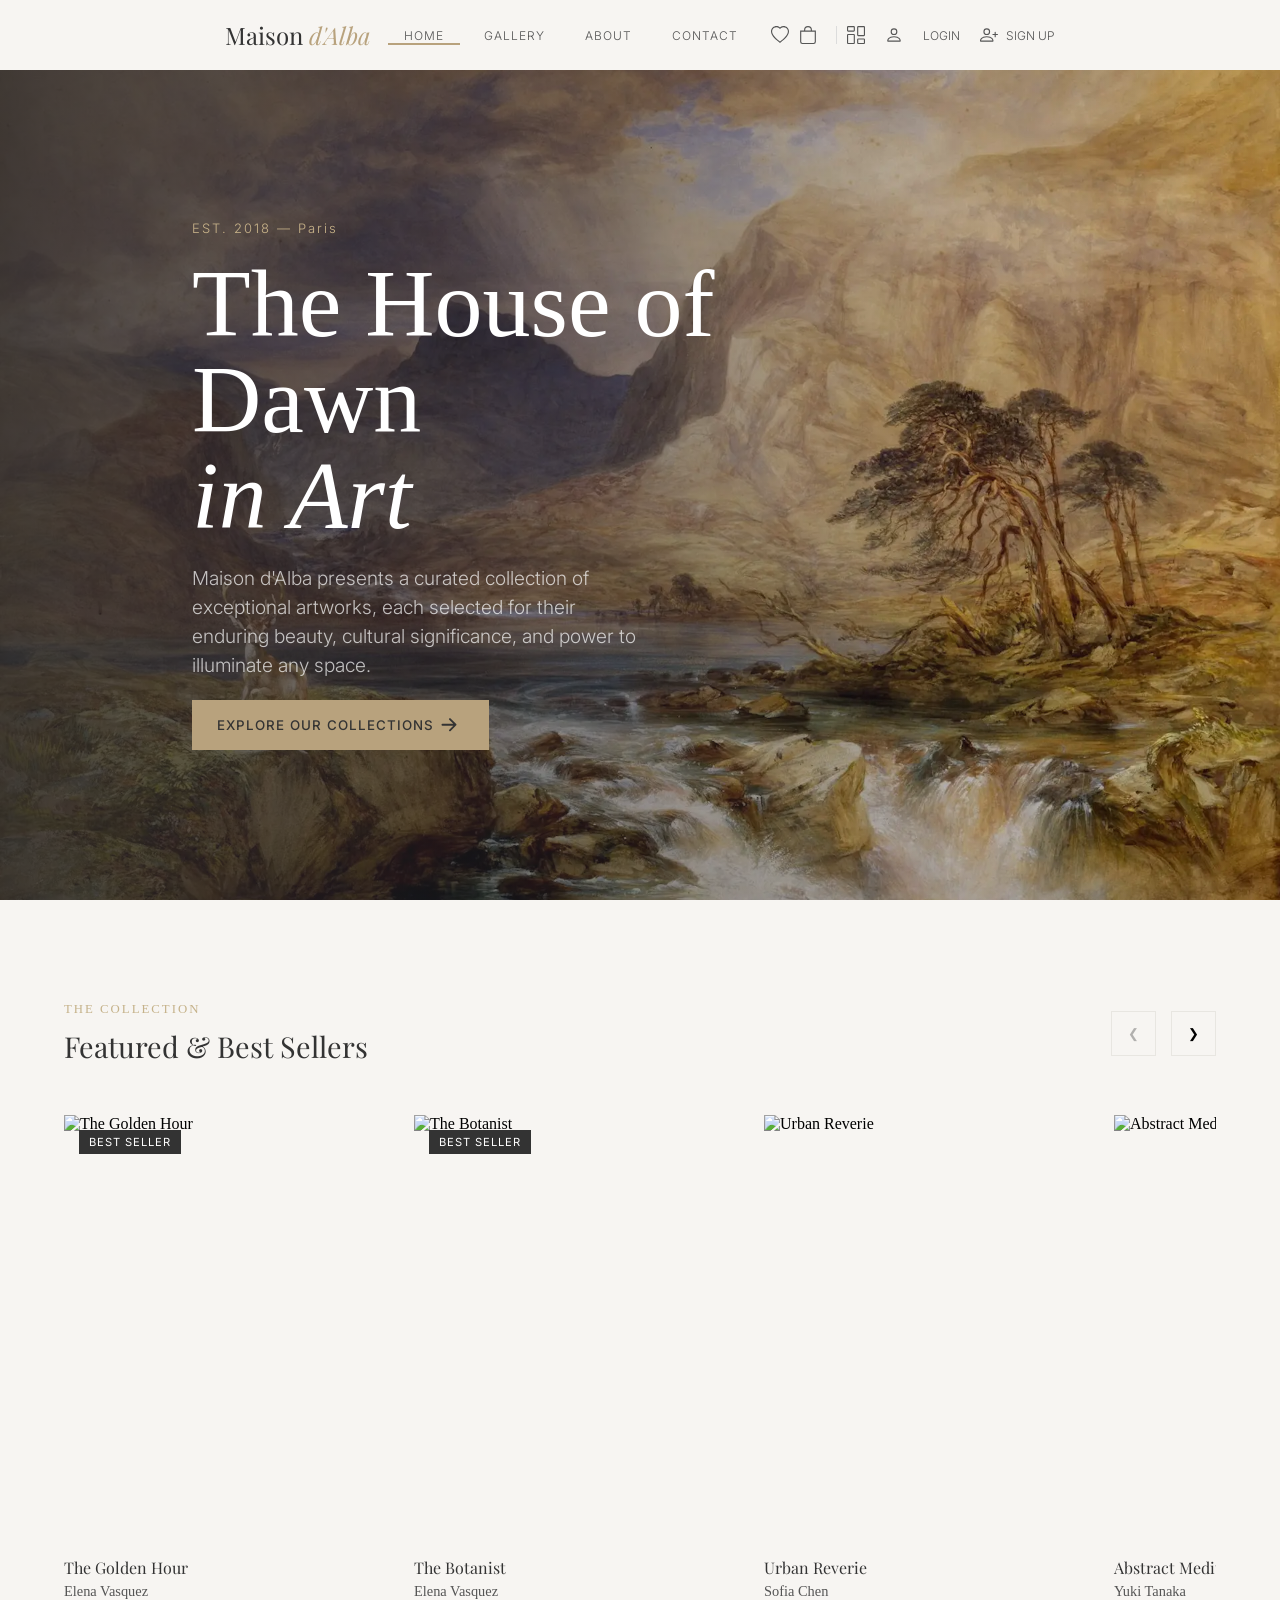
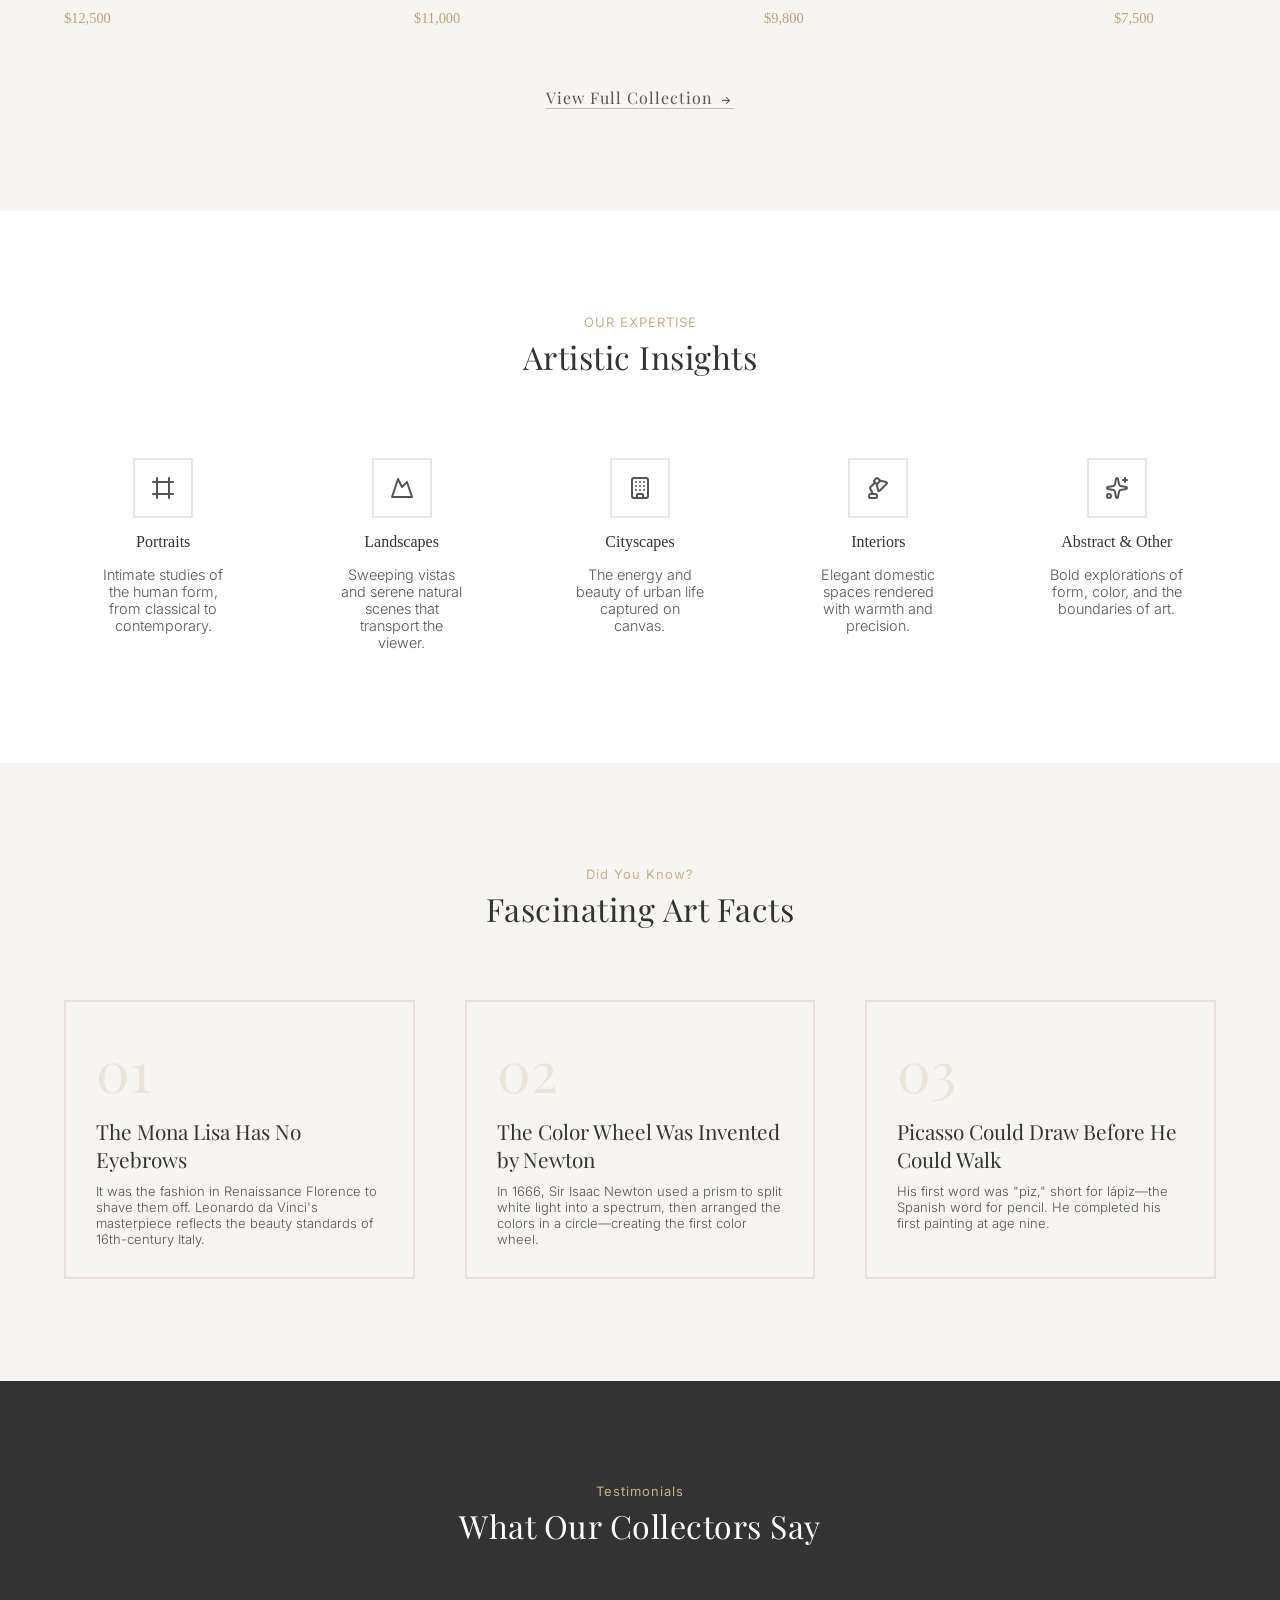
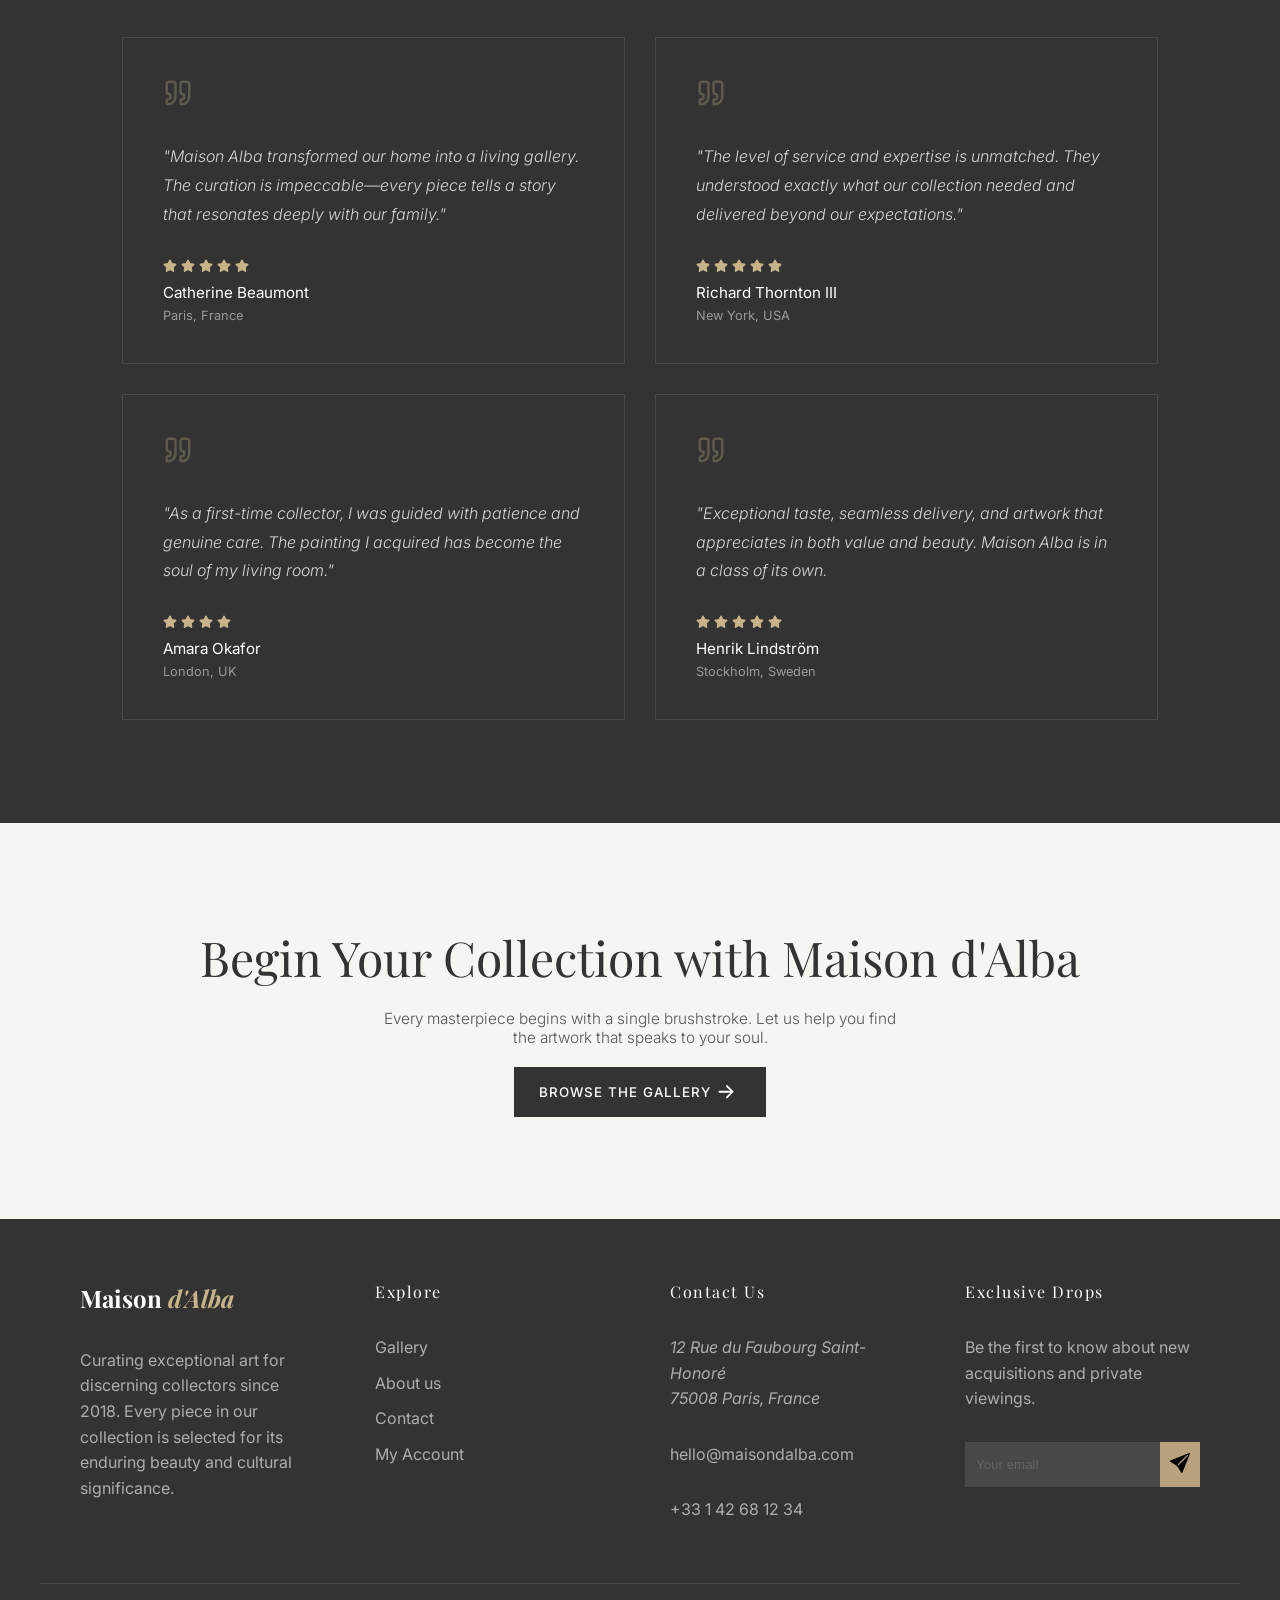
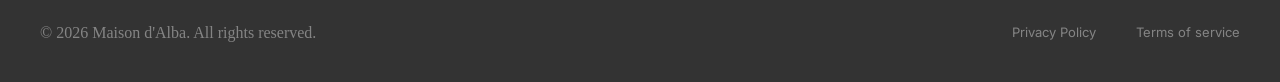
==== main.html @ 4b5894ab "Initial commit: add all project files" ====
<!DOCTYPE html>
<html lang="en">
<head>
    <meta charset="UTF-8">
    <meta name="viewport" content="width=device-width, initial-scale=1.0">
    <title>Maison d'Alba</title>
    <link rel="preconnect" href="https://fonts.googleapis.com">
<link rel="preconnect" href="https://fonts.gstatic.com" crossorigin>
<link href="https://fonts.googleapis.com/css2?family=Cedarville+Cursive&family=Playfair+Display:ital,wght@0,400..900;1,400..900&display=swap" rel="stylesheet">

<link rel="preconnect" href="https://fonts.googleapis.com">
<link rel="preconnect" href="https://fonts.gstatic.com" crossorigin>
<link href="https://fonts.googleapis.com/css2?family=Cedarville+Cursive&family=Playfair+Display:ital,wght@1,400..900&display=swap" rel="stylesheet">

<link rel="preconnect" href="https://fonts.googleapis.com">
<link rel="preconnect" href="https://fonts.gstatic.com" crossorigin>
<link href="https://fonts.googleapis.com/css2?family=Cedarville+Cursive&family=Inter:ital,opsz,wght@0,14..32,100..900;1,14..32,100..900&family=Montserrat:ital,wght@0,201;1,201&family=Playfair+Display:ital,wght@0,400..900;1,400..900&display=swap" rel="stylesheet">

<link rel="preconnect" href="https://fonts.googleapis.com">
<link rel="preconnect" href="https://fonts.gstatic.com" crossorigin>
<link href="https://fonts.googleapis.com/css2?family=Cedarville+Cursive&family=Inter:ital,opsz,wght@0,14..32,100..900;1,14..32,100..900&family=Montserrat:ital,wght@0,201;1,201&family=Playfair+Display:ital,wght@0,400..900;1,400..900&display=swap" rel="stylesheet">

<link rel="stylesheet" href="./css/signup.css">
<link rel="stylesheet" href="./css/main.css">
</head>
<body>
    
    <nav id="main-nav">
      
            <p  id="logo" onclick="Home()">Maison <i>d'Alba</i></p>
            
        <ul id="center" class="nav">
          
            <li><a href="../maison d'alba/main.html">HOME</a></li>
            <li><a href="#">GALLERY</a></li>
            <li><a href="#">ABOUT</a></li>
            <li><a href="#">CONTACT</a></li>
        </ul>
        <div id="nav-indicator"></div>
       <ul id="right" class="nav">
        <ul class="nav-icons">
        <li class="nav-icon"><a href="#"><svg xmlns="http://www.w3.org/2000/svg" width="16" height="16" fill="currentColor" class="bi bi-heart" viewBox="0 0 16 16">
          <path d="m8 2.748-.717-.737C5.6.281 2.514.878 1.4 3.053c-.523 1.023-.641 2.5.314 4.385.92 1.815 2.834 3.989 6.286 6.357 3.452-2.368 5.365-4.542 6.286-6.357.955-1.886.838-3.362.314-4.385C13.486.878 10.4.28 8.717 2.01zM8 15C-7.333 4.868 3.279-3.04 7.824 1.143q.09.083.176.171a3 3 0 0 1 .176-.17C12.72-3.042 23.333 4.867 8 15"/>
        </svg></a></li>
        <li class="nav-icon divider"><a href="#"><svg xmlns="http://www.w3.org/2000/svg" width="16" height="16" fill="currentColor" class="bi bi-bag" viewBox="0 0 16 16">
          <path d="M8 1a2.5 2.5 0 0 1 2.5 2.5V4h-5v-.5A2.5 2.5 0 0 1 8 1m3.5 3v-.5a3.5 3.5 0 1 0-7 0V4H1v10a2 2 0 0 0 2 2h10a2 2 0 0 0 2-2V4zM2 5h12v9a1 1 0 0 1-1 1H3a1 1 0 0 1-1-1z"/>
        </svg></a></li>
        
        <li class="nav-icon"><a href="dashboard.html" title="Admin Dashboard"><svg xmlns="http://www.w3.org/2000/svg" width="16" height="16" fill="currentColor" class="bi bi-columns-gap" viewBox="0 0 16 16">
          <path d="M6 1v3H1V1zM1 0a1 1 0 0 0-1 1v3a1 1 0 0 0 1 1h5a1 1 0 0 0 1-1V1a1 1 0 0 0-1-1zm14 12v3h-5v-3zm-5-1a1 1 0 0 0-1 1v3a1 1 0 0 0 1 1h5a1 1 0 0 0 1-1v-3a1 1 0 0 0-1-1zM6 8v7H1V8zM1 7a1 1 0 0 0-1 1v7a1 1 0 0 0 1 1h5a1 1 0 0 0 1-1V8a1 1 0 0 0-1-1zm14-6v7h-5V1zm-5-1a1 1 0 0 0-1 1v7a1 1 0 0 0 1 1h5a1 1 0 0 0 1-1V1a1 1 0 0 0-1-1z"/>
        </svg></a></li>
      </ul>
        <li class="nav-icon"><a href="#"><svg xmlns="http://www.w3.org/2000/svg" width="16" height="16" fill="currentColor" class="bi bi-person" viewBox="0 0 16 16">
            <path d="M8 8a3 3 0 1 0 0-6 3 3 0 0 0 0 6m2-3a2 2 0 1 1-4 0 2 2 0 0 1 4 0m4 8c0 1-1 1-1 1H3s-1 0-1-1 1-4 6-4 6 3 6 4m-1-.004c-.001-.246-.154-.986-.832-1.664C11.516 10.68 10.289 10 8 10s-3.516.68-4.168 1.332c-.678.678-.83 1.418-.832 1.664z"/>
          </svg></a></li>

          <li><a href="#">LOGIN</a></li>
        <li><a href="./signup.html" target="_self"><svg xmlns="http://www.w3.org/2000/svg" width="16" height="16" fill="currentColor" class="bi bi-person-plus" viewBox="0 0 16 16">
            <path d="M6 8a3 3 0 1 0 0-6 3 3 0 0 0 0 6m2-3a2 2 0 1 1-4 0 2 2 0 0 1 4 0m4 8c0 1-1 1-1 1H1s-1 0-1-1 1-4 6-4 6 3 6 4m-1-.004c-.001-.246-.154-.986-.832-1.664C9.516 10.68 8.289 10 6 10s-3.516.68-4.168 1.332c-.678.678-.83 1.418-.832 1.664z"/>
            <path fill-rule="evenodd" d="M13.5 5a.5.5 0 0 1 .5.5V7h1.5a.5.5 0 0 1 0 1H14v1.5a.5.5 0 0 1-1 0V8h-1.5a.5.5 0 0 1 0-1H13V5.5a.5.5 0 0 1 .5-.5"/>
          </svg>SIGN UP</a></li>
        </ul>
          <svg id="list" xmlns="http://www.w3.org/2000/svg" width="32" height="26" fill="currentColor" class="bi bi-list" viewBox="0 0 16 16">
            <path fill-rule="evenodd" d="M2.5 12a.5.5 0 0 1 .5-.5h10a.5.5 0 0 1 0 1H3a.5.5 0 0 1-.5-.5m0-4a.5.5 0 0 1 .5-.5h10a.5.5 0 0 1 0 1H3a.5.5 0 0 1-.5-.5m0-4a.5.5 0 0 1 .5-.5h10a.5.5 0 0 1 0 1H3a.5.5 0 0 1-.5-.5"/>
          </svg>
       
    </nav>
<!--downlist -->
<nav id="sec-nav">
  <ul id="ul1">
    <li><a href="../maison d'alba/main.html">HOME</a></li>
    <li><a href="#">GALLERY</a></li>
    <li><a href="#">ABOUT</a></li>
    <li><a href="#">CONTACT</a></li>
  </ul>
  <hr style="border: 0; border-top: 1px solid #eee; margin: 10px 0;">
  <ul id="ul2">
    <li class="icon-adjust">
      <a href="#">
        <svg xmlns="http://www.w3.org/2000/svg" width="16" height="16" fill="currentColor" class="bi bi-bag" viewBox="0 0 16 16">
          <path d="M8 1a2.5 2.5 0 0 1 2.5 2.5V4h-5v-.5A2.5 2.5 0 0 1 8 1m3.5 3v-.5a3.5 3.5 0 1 0-7 0V4H1v10a2 2 0 0 0 2 2h10a2 2 0 0 0 2-2V4zM2 5h12v9a1 1 0 0 1-1 1H3a1 1 0 0 1-1-1z"/>
        </svg>
        CART
      </a>
    </li>
    <li class="icon-adjust">
      <a href="#">
        <svg xmlns="http://www.w3.org/2000/svg" width="16" height="16" fill="currentColor" class="bi bi-heart" viewBox="0 0 16 16">
          <path d="m8 2.748-.717-.737C5.6.281 2.514.878 1.4 3.053c-.523 1.023-.641 2.5.314 4.385.92 1.815 2.834 3.989 6.286 6.357 3.452-2.368 5.365-4.542 6.286-6.357.955-1.886.838-3.362.314-4.385C13.486.878 10.4.28 8.717 2.01zM8 15C-7.333 4.868 3.279-3.04 7.824 1.143q.09.083.176.171a3 3 0 0 1 .176-.17C12.72-3.042 23.333 4.867 8 15"/>
        </svg>
        WISHLIST
      </a>
    </li>

    <li class="icon-adjust">
      <a href="#">
        <svg xmlns="http://www.w3.org/2000/svg" width="16" height="16" fill="currentColor" class="bi bi-columns-gap" viewBox="0 0 16 16">
          <path d="M6 1v3H1V1zM1 0a1 1 0 0 0-1 1v3a1 1 0 0 0 1 1h5a1 1 0 0 0 1-1V1a1 1 0 0 0-1-1zm14 12v3h-5v-3zm-5-1a1 1 0 0 0-1 1v3a1 1 0 0 0 1 1h5a1 1 0 0 0 1-1v-3a1 1 0 0 0-1-1zM6 8v7H1V8zM1 7a1 1 0 0 0-1 1v7a1 1 0 0 0 1 1h5a1 1 0 0 0 1-1V8a1 1 0 0 0-1-1zm14-6v7h-5V1zm-5-1a1 1 0 0 0-1 1v7a1 1 0 0 0 1 1h5a1 1 0 0 0 1-1V1a1 1 0 0 0-1-1z"/>
        </svg>
        ADMIN
      </a>
    </li>

    <li class="icon-adjust">
      <a href="#">
        <svg xmlns="http://www.w3.org/2000/svg" width="16" height="16" fill="currentColor" class="bi bi-person" viewBox="0 0 16 16">
          <path d="M8 8a3 3 0 1 0 0-6 3 3 0 0 0 0 6m2-3a2 2 0 1 1-4 0 2 2 0 0 1 4 0m4 8c0 1-1 1-1 1H3s-1 0-1-1 1-4 6-4 6 3 6 4m-1-.004c-.001-.246-.154-.986-.832-1.664C11.516 10.68 10.289 10 8 10s-3.516.68-4.168 1.332c-.678.678-.83 1.418-.832 1.664z"/>
        </svg>
        LOGIN
      </a>
    </li>
    <li class="icon-adjust">
      <a href="./signup.html">
        <svg xmlns="http://www.w3.org/2000/svg" width="16" height="16" fill="currentColor" class="bi bi-person-plus" viewBox="0 0 16 16">
          <path d="M12.5 16a3.5 3.5 0 1 0 0-7 3.5 3.5 0 0 0 0 7m.5-5v1h1a.5.5 0 0 1 0 1h-1v1a.5.5 0 0 1-1 0v-1h-1a.5.5 0 0 1 0-1h1v-1a.5.5 0 0 1 1 0m-2-6a3 3 0 1 1-6 0 3 3 0 0 1 6 0"/>
          <path d="M2 13c0 1 1 1 1 1h5.256A4.5 4.5 0 0 1 8 12.5a4.5 4.5 0 0 1 1.544-3.393Q8.844 9.002 8 9c-5 0-6 3-6 4"/>
        </svg>
        SIGN UP
      </a>
    </li>
  </ul>
</nav>
<!--background-->
    <div id="bg">
        <div id="mask">
    <div id="para">
      <p id="est">EST. 2018 — Paris</p>
      <p id="title">The House of <br>Dawn<br>
        <i>in Art</i></p>
       <p id="desc">Maison d'Alba presents a curated collection of exceptional artworks, each selected for their enduring beauty, cultural significance, and power to illuminate any space.</p>
       <button type="button" id="explore">EXPLORE OUR COLLECTIONS<svg xmlns="http://www.w3.org/2000/svg" width="30" height="26" fill="currentColor" class="bi bi-arrow-right-short" viewBox="0 0 16 11">
        <path fill-rule="evenodd" d="M4 8a.5.5 0 0 1 .5-.5h5.793L8.146 5.354a.5.5 0 1 1 .708-.708l3 3a.5.5 0 0 1 0 .708l-3 3a.5.5 0 0 1-.708-.708L10.293 8.5H4.5A.5.5 0 0 1 4 8"/>
      </svg></button>
    </div>
    </div>
    </div>

<!--collection-->
    <section id="collection">
      <div class="container">
    
        <!-- Top Row -->
        <div class="collection-top">
          <div class="headings">
            <p class="subtitle">THE COLLECTION</p>
            <h2 class="title">Featured & Best Sellers</h2>
          </div>
    
          <div class="buttons">
            <button class="nav-btn" id="btnPrev">&#10094;</button>
            <button class="nav-btn" id="btnNext">&#10095;</button>
          </div>
        </div>
    
        <!-- Cards -->
         
        <div class="cards">
    
          <div class="card">
            <div class="card-img">
              <img src="../maison d'alba/assets/images/portraits/img1.jpeg" alt="The Golden Hour">
              <span class="badge">BEST SELLER</span>
            </div>
            <div class="card-info">
              <p class="art-title">The Golden Hour</p>
              <p class="artist">Elena Vasquez</p>
              <p class="price">$12,500</p>
            </div>
          </div>
    
        <div class="card">
            <div class="card-img">
              <img src="../maison d'alba/assets/images/portraits/img2.jpeg" alt="The Botanist">
              <span class="badge">BEST SELLER</span>
            </div>
            <div class="card-info">
              <p class="art-title">The Botanist</p>
              <p class="artist">Elena Vasquez</p>
              <p class="price">$11,000</p>
            </div>
          </div>
    
          <div class="card">
            <div class="card-img">
              <img src="../maison d'alba/assets/images/portraits/img6.jpg" alt="Urban Reverie">
            </div>
            <div class="card-info">
              <p class="art-title">Urban Reverie</p>
              <p class="artist">Sofia Chen</p>
              <p class="price">$9,800</p>
            </div>
          </div>
    
          <div class="card">
            <div class="card-img">
              <img src="../maison d'alba/assets/images/portraits/img7.jpg" alt="Abstract Meditation">
            </div>
            <div class="card-info">
              <p class="art-title">Abstract Meditation</p>
              <p class="artist">Yuki Tanaka</p>
              <p class="price">$7,500</p>
            </div>
          </div>

         
          <div class="card">
            <div class="card-img">
              <img src="../maison d'alba/assets/images/portraits/img3.jpeg" alt="Solitary Figure">
            </div>
            <div class="card-info">
              <p class="art-title">Solitary Figure</p>
              <p class="artist">James Whitfield</p>
              <p class="price">$15,500</p>
            </div>
          </div>

          <div class="card">
            <div class="card-img">
              <img src="../maison d'alba/assets/images/portraits/img4.png" alt="Reading Room">
              <span class="badge">BEST SELLER</span>
            </div>
            <div class="card-info">
              <p class="art-title">Reading Room</p>
              <p class="artist">Marcus Bellini</p>
              <p class="price">$14,200</p>
            </div>
          </div>

          <div class="card">
            <div class="card-img">
              <img src="../maison d'alba/assets/images/portraits/img8.png" alt="Venetian Morning">
              <span class="badge">BEST SELLER</span>
            </div>
            <div class="card-info">
              <p class="art-title">Venetian Morning</p>
              <p class="artist">Marcus Bellini</p>
              <p class="price">$16,800</p>
            </div>
          </div>

          <div class="card">
            <div class="card-img">
              <img src="../maison d'alba/assets/images/signUp.jpg" alt="Provencal Fields">
              <span class="badge">BEST SELLER</span>
            </div>
            <div class="card-info">
              <p class="art-title">Provencal Fields</p>
              <p class="artist">Sofia Chen</p>
              <p class="price">$8,900</p>
            </div>
          </div>
    
        </div> 
      </div>

      <div id="view-more">
        <p><a href="#">View Full Collection</a><svg xmlns="http://www.w3.org/2000/svg" width="16" height="16" fill="currentColor" class="bi bi-arrow-right-short" viewBox="0 0 16 11">
          <path fill-rule="evenodd" d="M4 8a.5.5 0 0 1 .5-.5h5.793L8.146 5.354a.5.5 0 1 1 .708-.708l3 3a.5.5 0 0 1 0 .708l-3 3a.5.5 0 0 1-.708-.708L10.293 8.5H4.5A.5.5 0 0 1 4 8"/>
        </svg></p>
      </div>
    </section>

<!--Expertise-->
    <section id="expertise">
      <div class="exp-container">
        <!--top headings-->
        <div id="exp-headings">
          <p id="exp-subtitle">OUR EXPERTISE</p>
          <p id="exp-title">Artistic Insights</p>
        </div>

        <div id="icons">

          <div id="portraits" class="icon">
           <div class="icon-border"> <svg xmlns="http://www.w3.org/2000/svg" width="24" height="24" viewBox="0 0 24 24" fill="none" stroke="currentColor" stroke-width="2" stroke-linecap="round" stroke-linejoin="round" class="lucide lucide-frame-icon lucide-frame"><line x1="22" x2="2" y1="6" y2="6"/><line x1="22" x2="2" y1="18" y2="18"/><line x1="6" x2="6" y1="2" y2="22"/><line x1="18" x2="18" y1="2" y2="22"/></svg></div> 
            <p class="icon-name">Portraits</p>
            <p class="icon-disc">Intimate studies of the human form, from classical to contemporary.</p>
          </div>

        
          <div id="landscapes" class="icon">
            <div class="icon-border"><svg xmlns="http://www.w3.org/2000/svg" width="24" height="24" viewBox="0 0 24 24" fill="none" stroke="currentColor" stroke-width="2" stroke-linecap="round" stroke-linejoin="round" class="lucide lucide-mountain-icon lucide-mountain"><path d="m8 3 4 8 5-5 5 15H2L8 3z"/></svg></div>
            <p class="icon-name">Landscapes</p>
            <p class="icon-disc">Sweeping vistas and serene natural scenes that transport the viewer.</p>
         
           </div>

        
          <div id="cityscapes" class="icon">
            <div class="icon-border"><svg xmlns="http://www.w3.org/2000/svg" width="24" height="24" viewBox="0 0 24 24" fill="none" stroke="currentColor" stroke-width="2" stroke-linecap="round" stroke-linejoin="round" class="lucide lucide-building-icon lucide-building"><path d="M12 10h.01"/><path d="M12 14h.01"/><path d="M12 6h.01"/><path d="M16 10h.01"/><path d="M16 14h.01"/><path d="M16 6h.01"/><path d="M8 10h.01"/><path d="M8 14h.01"/><path d="M8 6h.01"/><path d="M9 22v-3a1 1 0 0 1 1-1h4a1 1 0 0 1 1 1v3"/><rect x="4" y="2" width="16" height="20" rx="2"/></svg></div>
            <p class="icon-name">Cityscapes</p>
            <p class="icon-disc">The energy and beauty of urban life captured on canvas.</p>
          </div>

          
          <div id="interiors" class="icon">
            <div class="icon-border"><svg xmlns="http://www.w3.org/2000/svg" width="24" height="24" viewBox="0 0 24 24" fill="none" stroke="currentColor" stroke-width="2" stroke-linecap="round" stroke-linejoin="round" class="lucide lucide-lamp-desk-icon lucide-lamp-desk"><path d="M10.293 2.293a1 1 0 0 1 1.414 0l2.5 2.5 5.994 1.227a1 1 0 0 1 .506 1.687l-7 7a1 1 0 0 1-1.687-.506l-1.227-5.994-2.5-2.5a1 1 0 0 1 0-1.414z"/><path d="m14.207 4.793-3.414 3.414"/><path d="M3 20a2 2 0 0 1 2-2h4a2 2 0 0 1 2 2v1a1 1 0 0 1-1 1H4a1 1 0 0 1-1-1z"/><path d="m9.086 6.5-4.793 4.793a1 1 0 0 0-.18 1.17L7 18"/></svg></div>
            <p class="icon-name">Interiors</p>
            <p class="icon-disc">Elegant domestic spaces rendered with warmth and precision.</p>
          </div>

          
          <div id="abstract" class="icon">
            <div class="icon-border"> <svg xmlns="http://www.w3.org/2000/svg" width="24" height="24" viewBox="0 0 24 24" fill="none" stroke="currentColor" stroke-width="2" stroke-linecap="round" stroke-linejoin="round" class="lucide lucide-sparkles-icon lucide-sparkles"><path d="M11.017 2.814a1 1 0 0 1 1.966 0l1.051 5.558a2 2 0 0 0 1.594 1.594l5.558 1.051a1 1 0 0 1 0 1.966l-5.558 1.051a2 2 0 0 0-1.594 1.594l-1.051 5.558a1 1 0 0 1-1.966 0l-1.051-5.558a2 2 0 0 0-1.594-1.594l-5.558-1.051a1 1 0 0 1 0-1.966l5.558-1.051a2 2 0 0 0 1.594-1.594z"/><path d="M20 2v4"/><path d="M22 4h-4"/><circle cx="4" cy="20" r="2"/></svg></div>
            <p class="icon-name">Abstract & Other</p>
            <p class="icon-disc">Bold explorations of form, color, and the boundaries of art.</p>
          </div>


        </div>
      </div>
    </section>

<!--Art facts-->
<section id="art-facts">
  <div class="facts-container">
    <!--top headings-->
    <div id="facts-headings">
      <p id="facts-subtitle">Did You Know?</p>
      <p id="facts-title">Fascinating Art Facts</p>
    </div>
    <div id="facts">

      <div  class="fact-card">
        <p class="number">01</p> 
        <p class="fact">The Mona Lisa Has No Eyebrows</p>
        <p class="fact-disc">It was the fashion in Renaissance Florence to shave them off. Leonardo da Vinci's masterpiece reflects the beauty standards of 16th-century Italy.</p>
      </div>

    
      <div  class="fact-card">
        <p class="number">02</p> 
        <p class="fact">The Color Wheel Was Invented by Newton</p>
        <p class="fact-disc">In 1666, Sir Isaac Newton used a prism to split white light into a spectrum, then arranged the colors in a circle—creating the first color wheel.</p>
      </div>

    
      <div  class="fact-card">
        <p class="number">03</p> 
        <p class="fact">Picasso Could Draw Before He Could Walk</p>
        <p class="fact-disc">His first word was "piz," short for lápiz—the Spanish word for pencil. He completed his first painting at age nine.</p>
      </div>

      </div>
</section>

<!--testimonials-->
<section id="testimonials">
  <div class="testimonials-container">
    <!--top headings-->
    <div id="testimonials-headings">
      <p id="testimonials-subtitle">Testimonials</p>
      <p id="testimonials-title">What Our Collectors Say</p>
    </div>
    <div id="testimonials-cards">

      <div  class="testimonials-card">
        <div class="comma"><svg xmlns="http://www.w3.org/2000/svg" width="30" height="30" viewBox="0 0 24 24" fill="none" stroke="currentColor" stroke-width="2" stroke-linecap="round" stroke-linejoin="round" class="lucide lucide-quote-icon lucide-quote"><path d="M16 3a2 2 0 0 0-2 2v6a2 2 0 0 0 2 2 1 1 0 0 1 1 1v1a2 2 0 0 1-2 2 1 1 0 0 0-1 1v2a1 1 0 0 0 1 1 6 6 0 0 0 6-6V5a2 2 0 0 0-2-2z"/><path d="M5 3a2 2 0 0 0-2 2v6a2 2 0 0 0 2 2 1 1 0 0 1 1 1v1a2 2 0 0 1-2 2 1 1 0 0 0-1 1v2a1 1 0 0 0 1 1 6 6 0 0 0 6-6V5a2 2 0 0 0-2-2z"/></svg></div> 
        <p class="test"><i>"Maison Alba transformed our home into a living gallery. The curation is impeccable—every piece tells a story that resonates deeply with our family."</i></p>
        <div class="rating">
          <div class="stars"><svg xmlns="http://www.w3.org/2000/svg" width="24" height="24" viewBox="0 0 24 24" fill="currentColor" stroke="currentColor" stroke-width="2" stroke-linecap="round" stroke-linejoin="round" class="lucide lucide-star-icon lucide-star"><path d="M11.525 2.295a.53.53 0 0 1 .95 0l2.31 4.679a2.123 2.123 0 0 0 1.595 1.16l5.166.756a.53.53 0 0 1 .294.904l-3.736 3.638a2.123 2.123 0 0 0-.611 1.878l.882 5.14a.53.53 0 0 1-.771.56l-4.618-2.428a2.122 2.122 0 0 0-1.973 0L6.396 21.01a.53.53 0 0 1-.77-.56l.881-5.139a2.122 2.122 0 0 0-.611-1.879L2.16 9.795a.53.53 0 0 1 .294-.906l5.165-.755a2.122 2.122 0 0 0 1.597-1.16z"/></svg>
            <svg xmlns="http://www.w3.org/2000/svg" width="24" height="24" viewBox="0 0 24 24" fill="currentColor" stroke="currentColor" stroke-width="2" stroke-linecap="round" stroke-linejoin="round" class="lucide lucide-star-icon lucide-star"><path d="M11.525 2.295a.53.53 0 0 1 .95 0l2.31 4.679a2.123 2.123 0 0 0 1.595 1.16l5.166.756a.53.53 0 0 1 .294.904l-3.736 3.638a2.123 2.123 0 0 0-.611 1.878l.882 5.14a.53.53 0 0 1-.771.56l-4.618-2.428a2.122 2.122 0 0 0-1.973 0L6.396 21.01a.53.53 0 0 1-.77-.56l.881-5.139a2.122 2.122 0 0 0-.611-1.879L2.16 9.795a.53.53 0 0 1 .294-.906l5.165-.755a2.122 2.122 0 0 0 1.597-1.16z"/></svg>
            <svg xmlns="http://www.w3.org/2000/svg" width="24" height="24" viewBox="0 0 24 24" fill="currentColor" stroke="currentColor" stroke-width="2" stroke-linecap="round" stroke-linejoin="round" class="lucide lucide-star-icon lucide-star"><path d="M11.525 2.295a.53.53 0 0 1 .95 0l2.31 4.679a2.123 2.123 0 0 0 1.595 1.16l5.166.756a.53.53 0 0 1 .294.904l-3.736 3.638a2.123 2.123 0 0 0-.611 1.878l.882 5.14a.53.53 0 0 1-.771.56l-4.618-2.428a2.122 2.122 0 0 0-1.973 0L6.396 21.01a.53.53 0 0 1-.77-.56l.881-5.139a2.122 2.122 0 0 0-.611-1.879L2.16 9.795a.53.53 0 0 1 .294-.906l5.165-.755a2.122 2.122 0 0 0 1.597-1.16z"/></svg>
            <svg xmlns="http://www.w3.org/2000/svg" width="24" height="24" viewBox="0 0 24 24" fill="currentColor" stroke="currentColor" stroke-width="2" stroke-linecap="round" stroke-linejoin="round" class="lucide lucide-star-icon lucide-star"><path d="M11.525 2.295a.53.53 0 0 1 .95 0l2.31 4.679a2.123 2.123 0 0 0 1.595 1.16l5.166.756a.53.53 0 0 1 .294.904l-3.736 3.638a2.123 2.123 0 0 0-.611 1.878l.882 5.14a.53.53 0 0 1-.771.56l-4.618-2.428a2.122 2.122 0 0 0-1.973 0L6.396 21.01a.53.53 0 0 1-.77-.56l.881-5.139a2.122 2.122 0 0 0-.611-1.879L2.16 9.795a.53.53 0 0 1 .294-.906l5.165-.755a2.122 2.122 0 0 0 1.597-1.16z"/></svg>
            <svg xmlns="http://www.w3.org/2000/svg" width="24" height="24" viewBox="0 0 24 24" fill="currentColor" stroke="currentColor" stroke-width="2" stroke-linecap="round" stroke-linejoin="round" class="lucide lucide-star-icon lucide-star"><path d="M11.525 2.295a.53.53 0 0 1 .95 0l2.31 4.679a2.123 2.123 0 0 0 1.595 1.16l5.166.756a.53.53 0 0 1 .294.904l-3.736 3.638a2.123 2.123 0 0 0-.611 1.878l.882 5.14a.53.53 0 0 1-.771.56l-4.618-2.428a2.122 2.122 0 0 0-1.973 0L6.396 21.01a.53.53 0 0 1-.77-.56l.881-5.139a2.122 2.122 0 0 0-.611-1.879L2.16 9.795a.53.53 0 0 1 .294-.906l5.165-.755a2.122 2.122 0 0 0 1.597-1.16z"/></svg>
          </div>
          <p class="test-name">Catherine Beaumont</p>
          <p class="test-country">Paris, France</p>
        </div>
        </div>

        <div  class="testimonials-card">
          <div class="comma"><svg xmlns="http://www.w3.org/2000/svg" width="30" height="30" viewBox="0 0 24 24" fill="none" stroke="currentColor" stroke-width="2" stroke-linecap="round" stroke-linejoin="round" class="lucide lucide-quote-icon lucide-quote"><path d="M16 3a2 2 0 0 0-2 2v6a2 2 0 0 0 2 2 1 1 0 0 1 1 1v1a2 2 0 0 1-2 2 1 1 0 0 0-1 1v2a1 1 0 0 0 1 1 6 6 0 0 0 6-6V5a2 2 0 0 0-2-2z"/><path d="M5 3a2 2 0 0 0-2 2v6a2 2 0 0 0 2 2 1 1 0 0 1 1 1v1a2 2 0 0 1-2 2 1 1 0 0 0-1 1v2a1 1 0 0 0 1 1 6 6 0 0 0 6-6V5a2 2 0 0 0-2-2z"/></svg></div> 
          <p class="test"><i>"The level of service and expertise is unmatched. They understood exactly what our collection needed and delivered beyond our expectations."</i></p>
          <div class="rating">
            <div class="stars"><svg xmlns="http://www.w3.org/2000/svg" width="24" height="24" viewBox="0 0 24 24" fill="currentColor" stroke="currentColor" stroke-width="2" stroke-linecap="round" stroke-linejoin="round" class="lucide lucide-star-icon lucide-star"><path d="M11.525 2.295a.53.53 0 0 1 .95 0l2.31 4.679a2.123 2.123 0 0 0 1.595 1.16l5.166.756a.53.53 0 0 1 .294.904l-3.736 3.638a2.123 2.123 0 0 0-.611 1.878l.882 5.14a.53.53 0 0 1-.771.56l-4.618-2.428a2.122 2.122 0 0 0-1.973 0L6.396 21.01a.53.53 0 0 1-.77-.56l.881-5.139a2.122 2.122 0 0 0-.611-1.879L2.16 9.795a.53.53 0 0 1 .294-.906l5.165-.755a2.122 2.122 0 0 0 1.597-1.16z"/></svg>
              <svg xmlns="http://www.w3.org/2000/svg" width="24" height="24" viewBox="0 0 24 24" fill="currentColor" stroke="currentColor" stroke-width="2" stroke-linecap="round" stroke-linejoin="round" class="lucide lucide-star-icon lucide-star"><path d="M11.525 2.295a.53.53 0 0 1 .95 0l2.31 4.679a2.123 2.123 0 0 0 1.595 1.16l5.166.756a.53.53 0 0 1 .294.904l-3.736 3.638a2.123 2.123 0 0 0-.611 1.878l.882 5.14a.53.53 0 0 1-.771.56l-4.618-2.428a2.122 2.122 0 0 0-1.973 0L6.396 21.01a.53.53 0 0 1-.77-.56l.881-5.139a2.122 2.122 0 0 0-.611-1.879L2.16 9.795a.53.53 0 0 1 .294-.906l5.165-.755a2.122 2.122 0 0 0 1.597-1.16z"/></svg>
              <svg xmlns="http://www.w3.org/2000/svg" width="24" height="24" viewBox="0 0 24 24" fill="currentColor" stroke="currentColor" stroke-width="2" stroke-linecap="round" stroke-linejoin="round" class="lucide lucide-star-icon lucide-star"><path d="M11.525 2.295a.53.53 0 0 1 .95 0l2.31 4.679a2.123 2.123 0 0 0 1.595 1.16l5.166.756a.53.53 0 0 1 .294.904l-3.736 3.638a2.123 2.123 0 0 0-.611 1.878l.882 5.14a.53.53 0 0 1-.771.56l-4.618-2.428a2.122 2.122 0 0 0-1.973 0L6.396 21.01a.53.53 0 0 1-.77-.56l.881-5.139a2.122 2.122 0 0 0-.611-1.879L2.16 9.795a.53.53 0 0 1 .294-.906l5.165-.755a2.122 2.122 0 0 0 1.597-1.16z"/></svg>
              <svg xmlns="http://www.w3.org/2000/svg" width="24" height="24" viewBox="0 0 24 24" fill="currentColor" stroke="currentColor" stroke-width="2" stroke-linecap="round" stroke-linejoin="round" class="lucide lucide-star-icon lucide-star"><path d="M11.525 2.295a.53.53 0 0 1 .95 0l2.31 4.679a2.123 2.123 0 0 0 1.595 1.16l5.166.756a.53.53 0 0 1 .294.904l-3.736 3.638a2.123 2.123 0 0 0-.611 1.878l.882 5.14a.53.53 0 0 1-.771.56l-4.618-2.428a2.122 2.122 0 0 0-1.973 0L6.396 21.01a.53.53 0 0 1-.77-.56l.881-5.139a2.122 2.122 0 0 0-.611-1.879L2.16 9.795a.53.53 0 0 1 .294-.906l5.165-.755a2.122 2.122 0 0 0 1.597-1.16z"/></svg>
              <svg xmlns="http://www.w3.org/2000/svg" width="24" height="24" viewBox="0 0 24 24" fill="currentColor" stroke="currentColor" stroke-width="2" stroke-linecap="round" stroke-linejoin="round" class="lucide lucide-star-icon lucide-star"><path d="M11.525 2.295a.53.53 0 0 1 .95 0l2.31 4.679a2.123 2.123 0 0 0 1.595 1.16l5.166.756a.53.53 0 0 1 .294.904l-3.736 3.638a2.123 2.123 0 0 0-.611 1.878l.882 5.14a.53.53 0 0 1-.771.56l-4.618-2.428a2.122 2.122 0 0 0-1.973 0L6.396 21.01a.53.53 0 0 1-.77-.56l.881-5.139a2.122 2.122 0 0 0-.611-1.879L2.16 9.795a.53.53 0 0 1 .294-.906l5.165-.755a2.122 2.122 0 0 0 1.597-1.16z"/></svg>
            </div>
            <p class="test-name">Richard Thornton III</p>
            <p class="test-country">New York, USA</p>
          </div>
          </div>

          <div  class="testimonials-card">
            <div class="comma"><svg xmlns="http://www.w3.org/2000/svg" width="30" height="30" viewBox="0 0 24 24" fill="none" stroke="currentColor" stroke-width="2" stroke-linecap="round" stroke-linejoin="round" class="lucide lucide-quote-icon lucide-quote"><path d="M16 3a2 2 0 0 0-2 2v6a2 2 0 0 0 2 2 1 1 0 0 1 1 1v1a2 2 0 0 1-2 2 1 1 0 0 0-1 1v2a1 1 0 0 0 1 1 6 6 0 0 0 6-6V5a2 2 0 0 0-2-2z"/><path d="M5 3a2 2 0 0 0-2 2v6a2 2 0 0 0 2 2 1 1 0 0 1 1 1v1a2 2 0 0 1-2 2 1 1 0 0 0-1 1v2a1 1 0 0 0 1 1 6 6 0 0 0 6-6V5a2 2 0 0 0-2-2z"/></svg></div> 
            <p class="test"><i>"As a first-time collector, I was guided with patience and genuine care. The painting I acquired has become the soul of my living room."</i></p>
            <div class="rating">
              <div class="stars"><svg xmlns="http://www.w3.org/2000/svg" width="24" height="24" viewBox="0 0 24 24" fill="currentColor" stroke="currentColor" stroke-width="2" stroke-linecap="round" stroke-linejoin="round" class="lucide lucide-star-icon lucide-star"><path d="M11.525 2.295a.53.53 0 0 1 .95 0l2.31 4.679a2.123 2.123 0 0 0 1.595 1.16l5.166.756a.53.53 0 0 1 .294.904l-3.736 3.638a2.123 2.123 0 0 0-.611 1.878l.882 5.14a.53.53 0 0 1-.771.56l-4.618-2.428a2.122 2.122 0 0 0-1.973 0L6.396 21.01a.53.53 0 0 1-.77-.56l.881-5.139a2.122 2.122 0 0 0-.611-1.879L2.16 9.795a.53.53 0 0 1 .294-.906l5.165-.755a2.122 2.122 0 0 0 1.597-1.16z"/></svg>
                <svg xmlns="http://www.w3.org/2000/svg" width="24" height="24" viewBox="0 0 24 24" fill="currentColor" stroke="currentColor" stroke-width="2" stroke-linecap="round" stroke-linejoin="round" class="lucide lucide-star-icon lucide-star"><path d="M11.525 2.295a.53.53 0 0 1 .95 0l2.31 4.679a2.123 2.123 0 0 0 1.595 1.16l5.166.756a.53.53 0 0 1 .294.904l-3.736 3.638a2.123 2.123 0 0 0-.611 1.878l.882 5.14a.53.53 0 0 1-.771.56l-4.618-2.428a2.122 2.122 0 0 0-1.973 0L6.396 21.01a.53.53 0 0 1-.77-.56l.881-5.139a2.122 2.122 0 0 0-.611-1.879L2.16 9.795a.53.53 0 0 1 .294-.906l5.165-.755a2.122 2.122 0 0 0 1.597-1.16z"/></svg>
                <svg xmlns="http://www.w3.org/2000/svg" width="24" height="24" viewBox="0 0 24 24" fill="currentColor" stroke="currentColor" stroke-width="2" stroke-linecap="round" stroke-linejoin="round" class="lucide lucide-star-icon lucide-star"><path d="M11.525 2.295a.53.53 0 0 1 .95 0l2.31 4.679a2.123 2.123 0 0 0 1.595 1.16l5.166.756a.53.53 0 0 1 .294.904l-3.736 3.638a2.123 2.123 0 0 0-.611 1.878l.882 5.14a.53.53 0 0 1-.771.56l-4.618-2.428a2.122 2.122 0 0 0-1.973 0L6.396 21.01a.53.53 0 0 1-.77-.56l.881-5.139a2.122 2.122 0 0 0-.611-1.879L2.16 9.795a.53.53 0 0 1 .294-.906l5.165-.755a2.122 2.122 0 0 0 1.597-1.16z"/></svg>
                <svg xmlns="http://www.w3.org/2000/svg" width="24" height="24" viewBox="0 0 24 24" fill="currentColor" stroke="currentColor" stroke-width="2" stroke-linecap="round" stroke-linejoin="round" class="lucide lucide-star-icon lucide-star"><path d="M11.525 2.295a.53.53 0 0 1 .95 0l2.31 4.679a2.123 2.123 0 0 0 1.595 1.16l5.166.756a.53.53 0 0 1 .294.904l-3.736 3.638a2.123 2.123 0 0 0-.611 1.878l.882 5.14a.53.53 0 0 1-.771.56l-4.618-2.428a2.122 2.122 0 0 0-1.973 0L6.396 21.01a.53.53 0 0 1-.77-.56l.881-5.139a2.122 2.122 0 0 0-.611-1.879L2.16 9.795a.53.53 0 0 1 .294-.906l5.165-.755a2.122 2.122 0 0 0 1.597-1.16z"/></svg>
               
              </div>
              <p class="test-name">Amara Okafor</p>
              <p class="test-country">London, UK</p>
            </div>
            </div>

            <div  class="testimonials-card">
              <div class="comma"><svg xmlns="http://www.w3.org/2000/svg" width="30" height="30" viewBox="0 0 24 24" fill="none" stroke="currentColor" stroke-width="2" stroke-linecap="round" stroke-linejoin="round" class="lucide lucide-quote-icon lucide-quote"><path d="M16 3a2 2 0 0 0-2 2v6a2 2 0 0 0 2 2 1 1 0 0 1 1 1v1a2 2 0 0 1-2 2 1 1 0 0 0-1 1v2a1 1 0 0 0 1 1 6 6 0 0 0 6-6V5a2 2 0 0 0-2-2z"/><path d="M5 3a2 2 0 0 0-2 2v6a2 2 0 0 0 2 2 1 1 0 0 1 1 1v1a2 2 0 0 1-2 2 1 1 0 0 0-1 1v2a1 1 0 0 0 1 1 6 6 0 0 0 6-6V5a2 2 0 0 0-2-2z"/></svg></div> 
              <p class="test"><i>"Exceptional taste, seamless delivery, and artwork that appreciates in both value and beauty. Maison Alba is in a class of its own.</i></p>
              <div class="rating">
                <div class="stars"><svg xmlns="http://www.w3.org/2000/svg" width="24" height="24" viewBox="0 0 24 24" fill="currentColor" stroke="currentColor" stroke-width="2" stroke-linecap="round" stroke-linejoin="round" class="lucide lucide-star-icon lucide-star"><path d="M11.525 2.295a.53.53 0 0 1 .95 0l2.31 4.679a2.123 2.123 0 0 0 1.595 1.16l5.166.756a.53.53 0 0 1 .294.904l-3.736 3.638a2.123 2.123 0 0 0-.611 1.878l.882 5.14a.53.53 0 0 1-.771.56l-4.618-2.428a2.122 2.122 0 0 0-1.973 0L6.396 21.01a.53.53 0 0 1-.77-.56l.881-5.139a2.122 2.122 0 0 0-.611-1.879L2.16 9.795a.53.53 0 0 1 .294-.906l5.165-.755a2.122 2.122 0 0 0 1.597-1.16z"/></svg>
                  <svg xmlns="http://www.w3.org/2000/svg" width="24" height="24" viewBox="0 0 24 24" fill="currentColor" stroke="currentColor" stroke-width="2" stroke-linecap="round" stroke-linejoin="round" class="lucide lucide-star-icon lucide-star"><path d="M11.525 2.295a.53.53 0 0 1 .95 0l2.31 4.679a2.123 2.123 0 0 0 1.595 1.16l5.166.756a.53.53 0 0 1 .294.904l-3.736 3.638a2.123 2.123 0 0 0-.611 1.878l.882 5.14a.53.53 0 0 1-.771.56l-4.618-2.428a2.122 2.122 0 0 0-1.973 0L6.396 21.01a.53.53 0 0 1-.77-.56l.881-5.139a2.122 2.122 0 0 0-.611-1.879L2.16 9.795a.53.53 0 0 1 .294-.906l5.165-.755a2.122 2.122 0 0 0 1.597-1.16z"/></svg>
                  <svg xmlns="http://www.w3.org/2000/svg" width="24" height="24" viewBox="0 0 24 24" fill="currentColor" stroke="currentColor" stroke-width="2" stroke-linecap="round" stroke-linejoin="round" class="lucide lucide-star-icon lucide-star"><path d="M11.525 2.295a.53.53 0 0 1 .95 0l2.31 4.679a2.123 2.123 0 0 0 1.595 1.16l5.166.756a.53.53 0 0 1 .294.904l-3.736 3.638a2.123 2.123 0 0 0-.611 1.878l.882 5.14a.53.53 0 0 1-.771.56l-4.618-2.428a2.122 2.122 0 0 0-1.973 0L6.396 21.01a.53.53 0 0 1-.77-.56l.881-5.139a2.122 2.122 0 0 0-.611-1.879L2.16 9.795a.53.53 0 0 1 .294-.906l5.165-.755a2.122 2.122 0 0 0 1.597-1.16z"/></svg>
                  <svg xmlns="http://www.w3.org/2000/svg" width="24" height="24" viewBox="0 0 24 24" fill="currentColor" stroke="currentColor" stroke-width="2" stroke-linecap="round" stroke-linejoin="round" class="lucide lucide-star-icon lucide-star"><path d="M11.525 2.295a.53.53 0 0 1 .95 0l2.31 4.679a2.123 2.123 0 0 0 1.595 1.16l5.166.756a.53.53 0 0 1 .294.904l-3.736 3.638a2.123 2.123 0 0 0-.611 1.878l.882 5.14a.53.53 0 0 1-.771.56l-4.618-2.428a2.122 2.122 0 0 0-1.973 0L6.396 21.01a.53.53 0 0 1-.77-.56l.881-5.139a2.122 2.122 0 0 0-.611-1.879L2.16 9.795a.53.53 0 0 1 .294-.906l5.165-.755a2.122 2.122 0 0 0 1.597-1.16z"/></svg>
                  <svg xmlns="http://www.w3.org/2000/svg" width="24" height="24" viewBox="0 0 24 24" fill="currentColor" stroke="currentColor" stroke-width="2" stroke-linecap="round" stroke-linejoin="round" class="lucide lucide-star-icon lucide-star"><path d="M11.525 2.295a.53.53 0 0 1 .95 0l2.31 4.679a2.123 2.123 0 0 0 1.595 1.16l5.166.756a.53.53 0 0 1 .294.904l-3.736 3.638a2.123 2.123 0 0 0-.611 1.878l.882 5.14a.53.53 0 0 1-.771.56l-4.618-2.428a2.122 2.122 0 0 0-1.973 0L6.396 21.01a.53.53 0 0 1-.77-.56l.881-5.139a2.122 2.122 0 0 0-.611-1.879L2.16 9.795a.53.53 0 0 1 .294-.906l5.165-.755a2.122 2.122 0 0 0 1.597-1.16z"/></svg>
                </div>
                <p class="test-name">Henrik Lindström</p>
                <p class="test-country">Stockholm, Sweden</p>
              </div>
              </div>
        
      </div>

      </div>
</section>

<!--begin your collection-->
<section id="begin">
  <div id="begin-container">
    <p class="begin-title">Begin Your Collection with Maison d'Alba</p>
    <p class="begin-disc">Every masterpiece begins with a single brushstroke. Let us help you find<br> the artwork that speaks to your soul.</p>
    <button type="button" id="browse">BROWSE THE GALLERY<svg xmlns="http://www.w3.org/2000/svg" width="30" height="26" fill="currentColor" class="bi bi-arrow-right-short" viewBox="0 0 16 11">
      <path fill-rule="evenodd" d="M4 8a.5.5 0 0 1 .5-.5h5.793L8.146 5.354a.5.5 0 1 1 .708-.708l3 3a.5.5 0 0 1 0 .708l-3 3a.5.5 0 0 1-.708-.708L10.293 8.5H4.5A.5.5 0 0 1 4 8"/>
    </svg></button>
  </div>
</section>

<!--footer-->
<footer>
  <div id="container">
    
    <div class="col">
      <h2 onclick="Home()">Maison <i>d'Alba</i></h2>
      <p>Curating exceptional art for discerning collectors since 2018. Every piece in our collection is selected for its enduring beauty and cultural significance.</p>
    </div>

    <div class="col">
      <h4>Explore</h4>
      <div id="col2">
        <a href="#">Gallery</a>
        <a href="#">About us</a>
        <a href="#">Contact</a>
        <a href="#">My Account</a>
      </div>
    </div>

    <div class="col">
      <h4>Contact Us</h4>
      <address>
        12 Rue du Faubourg Saint-Honoré<br>
        75008 Paris, France
      </address>
      <a href="mailto:hello@maisondalba.com">hello@maisondalba.com</a>
      <a href="tel:+33142681234">+33 1 42 68 12 34</a>
    </div>

    <div class="col">
      <h4>Exclusive Drops</h4>
      <p>Be the first to know about new acquisitions and private viewings.</p>
      <div id="email-box">
        <input type="email" placeholder="Your email">
        <button type="submit" aria-label="Subscribe"><svg xmlns="http://www.w3.org/2000/svg" width="16" height="16" fill="currentColor" class="bi bi-send-fill" viewBox="0 0 16 16">
          <path d="M15.964.686a.5.5 0 0 0-.65-.65L.767 5.855H.766l-.452.18a.5.5 0 0 0-.082.887l.41.26.001.002 4.995 3.178 3.178 4.995.002.002.26.41a.5.5 0 0 0 .886-.083zm-1.833 1.89L6.637 10.07l-.215-.338a.5.5 0 0 0-.154-.154l-.338-.215 7.494-7.494 1.178-.471z"/>
        </svg></button>
      </div>
    </div>

  </div>

  <hr>

  <div id="copy-rights">
    <p>© 2026 Maison d'Alba. All rights reserved.</p>
    <span>
    <a href="#">Privacy Policy</a>
    <a href="#">Terms of service</a>
  </span>
  </div>
</footer>
    <script src="./JS/main.JS" defer></script>
</body>
</html>
---- css/signup.css ----
html, body {
  background-color: #f7f5f2;  
  height: 100%; 
  width: 100%;
 
}


#wrapper {
  width: 100%;
  margin-top: 70px;
  height: calc(100vh - 70px); 
  display: flex;
  overflow: hidden;

}
#img {
  background-image: url(../assets/images/signUp.jpg);
  background-size: cover;
  background-position: center;
  
  flex: 0 0 50%; 
 
  height: 100%; 
}
#mask {
  position: relative;
  width: 100%;
  height: 100%; 
  background-image: linear-gradient(to right, rgba(0, 0, 0, 0.136), transparent);
  
}

#img-p {
  position: absolute; 
  bottom: 80px;      
  left: 50px;        
  
  font-family: 'Playfair Display', serif;
  font-size: 30px;
  
  color: #f7f5f2;
  line-height: 1.4;
  max-width: 80%;
}

#pablo {
  position: absolute;
  bottom: 50px;     
  left: 55px;
  
  font-family: 'Inter', sans-serif;
  color: rgba(247, 245, 242, 0.8);
  font-size: 10px;
  letter-spacing: 2px;
  text-transform: uppercase;
}
#form-side {
  flex: 0 0 50%;
  height: 100%;
  overflow-y: auto;
  display: flex;
  flex-direction: column;
  justify-content: center;
  align-items: center;
  padding: 40px 0;
  animation: fade 1s  ease forwards;
  overflow-y: hidden;
}
.wrapper2{
   position: relative;
    display: flex;
    flex-direction: column;
    justify-content:flex-start;
    align-items:flex-start;
    width: 100%;
    max-width: 500px;
   
    gap: 10px;
}
.para #heading{
   
  padding: 10px;
   font-family: 'Playfair Display', serif;
   font-size: xx-large;
}
.para  #heading2{
    color: rgb(85, 85, 85); 
    padding: 0px 10px;
    font-family: "Inter", sans-serif;
    font-weight: 300;

}
#logo2{
   font-family: 'playfair display',serif;
    padding: 25px 10px;
    font-size:x-large;
  
    color:rgb(51, 51, 51) ;
}
#logo2 i{
    color: rgb(184, 162 ,125);
}
form{
    font-family: "Inter", sans-serif;
    font-weight: 300;
    font-size: small;
    gap: 20px;
    padding: 10px;
    display: flex;
    flex-direction: column;
    max-width: 460px;
    width: 100%;
    overflow-y: hidden;
    
}
label{
    color: rgb(85, 85, 85); 
    line-height: 30px;
}
 input{
    background-color:#f7f5f2 ;
    border: 1px solid rgba(128, 128, 128, 0.23);
    height: 45px;
    padding: 10px;
    width: 100%;
    transition: all 0.4s ease;
}
input::placeholder{
    color: rgba(128, 128, 128, 0.519);
   
}
form input:focus{
  border-color:rgb(0, 0, 0);
  outline: none;  
 }
form button{
    font-family: "Inter", sans-serif;
    font-weight:normal;
    height: 50px;
    border: none;
    background-color: rgb(51, 51, 51);
    color: rgb(255, 243, 243); 
    letter-spacing: 2px;
    transition: all .5s;
   
}
form button:hover{
    background-color: rgb(184, 162 ,125) ;
}
.same-width{
   
   width: 100%;
}

.center{
 
    font-family: "Inter", sans-serif;
    font-weight: 200;
    font-size: 15px;
    display: flex;
    flex-direction: column;
    gap: 20px;
    align-items: center;
    max-width: 500px;
    width: 100%;

    
}
#after-form a{
    color: black;
    transition: all .5s;
    text-decoration: none;
}
#after-form a:hover{
    color: rgb(184, 162 ,125) ;
}
/*password eye styling*/
.password-wrapper {
    position: relative;
    display: flex;
    align-items: center;
  }
  
  
  #togglePassword {
    position: absolute;
    right: 10px; 
    cursor: pointer;
    display: flex;
    align-items: center;
    color: #666;
  }

  /*form validation styling*/
  
  small{
    color:rgb(85, 85, 85); ;
    
    padding: 2px;
    border: 1px solid  ;
    border: 5px rgb(184, 162 ,125);
    display: none;
    }

  /*footer styling*/
 footer {
  background-color: #333;
  
}
  #container {
    display: grid;
    grid-template-columns: repeat(4, 1fr);
    gap: 60px;
    padding: 60px 80px;
  }
  .col {
            
   min-width: 0;
   display: flex;
   flex-direction: column;
   gap: 30px;
   font-family: 'Inter',sans-serif;
   color:#fff9;
   line-height: 1.6;
   
    
  }
  .col h4{
    color: rgb(255, 255, 255);
    font-family: 'playfair display',serif;
    letter-spacing: 1.5px;
    font-weight: 400;
  }
  .col h2{
    
    color: rgb(255, 255, 255);
    font-family: 'playfair display',serif;
    cursor: pointer;
  }
  .col h2 i{
    color:rgb(201, 180, 138 );
    
  }
  .col a{
    text-decoration: none;
    color:#fff9;
    transition: all 0.4s ease;
  }
  .col a:hover{
    color:rgb(201, 180, 138 );
  }
  #col2{
    display: flex;
    flex-direction: column;
    gap: 10px;

  }
  
  #email-box {
    width: 100%;            
    max-width: 280px;
    display: flex;
   
  }
  #email-box input{
    background-color: #ffffff1a ;
    border: 1px solid transparent;  
    outline: none; 
    transition: all 0.4s ease;
  }
  #email-box input:focus{
   border-color:rgb(184, 162, 125);
   outline: none;  
  }
  #email-box button{
    background-color:rgb(184, 162, 125) ;
    border: none;
    transition: all 0.4s ease-in;
  }
  #email-box button:hover{
    background-color:rgba(184, 162, 125, 0.696) ;
  }
  #email-box svg{
   width: 40px;
   height: 20px;
   
  }
  hr {
    border: none;
    border-top: 1px solid #ffffff1a;  
    margin: 0 clamp(16px, 4vw, 40px); 
  }
  #copy-rights{
    display: flex;
    flex-direction: row;
    justify-content: space-between;
    padding: 40px;
  }
  #copy-rights p{
    color: #fff6;
  }
  span{
    display: flex;
    flex-direction: row;
    gap: 40px;
    font-family: 'Inter',sans-serif;
    font-size: small;
  }
  span a{
    text-decoration: none;
    color: #fff6;
    transition: all 0.4s ease;
  }
  span a:hover{
    
    color: rgba(255, 255, 255, 0.593);
  }
  
@keyframes fade {
  from{
    opacity: 0;
    transform: translateY(50px);
  }
  to {
    opacity: 1;
    transform: translateY(0);
  }
}

  /*screens display*/
  @media (max-width: 1025px) {
    #img {
      display: none;  
    }
  
    #form-side {
      flex: 0 0 100%; 
      width: 100%;
      align-items: center; 
      padding: 20px;} 
  
    .wrapper2 {
      max-width: 100%; 
      width: 100%;
      padding: 0 10px;
      align-items: center;
    }

    footer {
      padding: 30px 20px; 
    }
  
    #container {
      grid-template-columns: 1fr; 
      gap: 20px;
      padding: 20px;
    }
  
    #copy-rights {
      flex-direction: column;
      gap: 10px;
      padding: 20px;
    }
  }
---- css/main.css ----
*,*::after,*::before{
    margin: 0;
    padding: 0;
    box-sizing: border-box
    
}
html, body {
      
    height: 100%; 
    width: 100%;      
  }

/*navbar section*/
#main-nav {
    width: 100%;
    background-color:#f7f5f2;
    display: flex;
    align-items: center;
    justify-content: space-between;  
    height: 70px;
    padding: 0 225px;                  
    position: fixed;
    top: 0;
    opacity: 1;
    font-family: 'Playfair Display', serif;
    z-index: 1000;
   transition: all 0.5s ease;
    
}
.nav-icons {
  display: flex;
  align-items: center;
  gap: 10px;
  list-style: none;
  padding: 0;
  margin: 0;
}

.nav-icon a {
  display: flex;
  align-items: center;
}

.nav-icon svg {
  width: 16px;
  height: 16px;
}

.divider {
  position: relative;
  padding-right: 20px;
}

.divider::after {
  content: "";
  position: absolute;
  right: 0;
  top: 50%;
  transform: translateY(-50%);
  height: 18px;
  width: 1px;
  background-color: #dcdcdc;
}


/*scrolling  effect*/
#main-nav.scrolled {

    background: rgba(255, 255, 255, 0.85);
    display: flex;
    align-items: center;
    justify-content: space-between;  
    backdrop-filter: blur(10px);
    box-shadow: 0 4px 20px rgba(0,0,0,0.05);
    padding: 0 225px;
    position: fixed ;
    top: 0 ;
    z-index: 1000;
    
    font-family: 'Playfair Display', serif; 
    opacity: 0.98;
    
  }
/*  downlist menu */
#sec-nav {
    position: fixed; 
    top: 70px;      
    right: 0;
    left: 0;
    width: 100%;
    background-color: rgba(255, 255, 255, 0); 
    backdrop-filter: blur(15px);
    z-index: 2000;
    
    /*sliding-down  Animation Properties */
    max-height: 0;        
    opacity: 0;           
    overflow: hidden;     
    transition: all 0.5s ease;
    padding: 0 10px;     
}
#sec-nav ul {
  list-style: none;
  padding: 0;
  margin: 0;
}

/* Class to trigger the open state */
#sec-nav.open {
    max-height: 500px;    
    opacity: 1;           
    padding: 20px 10px;   
}
#main-nav.scrolled + #sec-nav {
    background-color: rgba(255, 255, 255, 0.95);
}
#sec-nav a,#sec-nav li{
    color:gray;
    text-decoration: none;
    list-style-type: none;
    padding: 8px;
    font-family: 'Inter',sans-serif;
    font-weight: 300;
}
 
#sec-nav .icon-adjust a {
    display: flex;
    align-items: center; 
    gap: 10px;           
    text-decoration: none;
}
#sec-nav .icon-adjust svg {
    flex-shrink: 0;
}

#ul1,#ul2{
    display: flex;
    flex-direction: column;
    gap: 10px;
}

#nav-indicator {
    position: absolute;
    bottom: 25px;
    height: 2px;
    background-color: rgb(184, 162, 125);
    left: 0;
    width: 0; 
    opacity: 0;
    pointer-events: none;
    
    
    transition: width 0.8s cubic-bezier(0.23,1,0.32,1), left 0.8s cubic-bezier(0.23,1,0.32,1), opacity 0.4s ease;
}

#logo {
    flex-shrink: 0; 
    font-size:x-large;                 
                
    color: rgb(51, 51, 51);
    cursor: pointer;
    white-space: nowrap;
}
#logo i {
    color: rgb(184, 162, 125);
}

/* Center menu */
#center {
    display: flex;
    gap: 8px;                        
    margin: 0;
    padding: 0;
    list-style: none;
    flex: 1 1 auto;                  
    justify-content: center;
}
#center li {
    padding: 0;                      
}
#center li a {
    display: block;
    padding: 10px 16px;               
    font-family: "Inter", sans-serif;
    font-weight: 300;
    font-size: 12px;
    letter-spacing: 1px;
    color: rgb(85, 85, 85);
    text-decoration: none;
    transition: color 0.3s;
    white-space: nowrap;
}

#center li a:hover ,#right li a:hover {
    color: black;
}

/* Right menu (login/signup) */
#right {
    display: flex;
    align-items: center;
    gap: 20px;                        
   
    list-style: none;
}
#right li a {
    display: flex;
    align-items: center;
    gap: 8px;                        
    font-family: "Inter", sans-serif;
    font-weight: 300;
    font-size: 12px;
    color: rgb(85, 85, 85);
    text-decoration: none;
    transition: color 0.3s;
    white-space: nowrap;
}

#right svg {
    width: 18px;
    height: 18px;
    fill: currentColor;               
}

/* Hamburger icon (hidden on large screens) */
#list {
    display: none;
    width: 32px;
    height: 26px;
    cursor: pointer;
    color: rgb(85, 85, 85);
}


/* Mobile breakpoint */
@media (max-width: 1232px) {
  #main-nav,#main-nav.scrolled {
    padding: 0px 20px;
  }}
@media (max-width: 900px) {
    #main-nav,#main-nav.scrolled {
      padding: 0px 20px;
    }
    #center, #right {
        display: none;                
    }
    #list {
        display: block;               
    }
    #logo {
        font-size: 1.6rem;            
    }
}


/*background section*/
#bg {
    background: url("../assets/images/portraits/image1.webp") center/cover no-repeat;
    height: calc(100vh - 70px);
    height: calc(100svh - 70px); 
    margin-top: 70px;
}
#mask{
    min-height: 90vh;
    background: linear-gradient(to right,rgba(39, 39, 44, 0.797),rgba(0,0,0,0));
    display: flex;
    align-items: center;
    justify-content: flex-start;   
}

#para{
    margin-left: clamp(20px, 15vw, 380px);
   
   max-width: 700px;
    display: flex;
    flex-direction: column;
    gap: 20px;
  
}
#est{
    color: rgb(201, 180, 138);
    font-family: "Inter", sans-serif;
    letter-spacing: 2px;
    font-weight: 300;
    font-size: small;
}
#title{
color: rgb(255, 255, 255);
font-size: clamp(2.5rem, 10vw, 6rem);
    line-height: 1;
}
#desc{
    color: #ffffffb3;
    font-family: "inter", sans-serif;
    font-size: larger;
    font-weight: 300;
    position: relative;
    max-width: 65%;
    width: 100%;
    line-height:1.5;
    
}
/*button to gallery*/
#explore{
    position: relative;
    font-family: "Inter", sans-serif;
    font-weight: 500;
    padding: 25px ;
    height: 40px;
    display: flex;
   justify-content: center;
   align-items: center;
   cursor: pointer;
    background-color:rgb(184, 162, 125) ;
    color: rgb(51, 51, 51);
    border: none;
    letter-spacing: 1px;
    transition: all .3s ;
    max-width: fit-content;
}
#explore svg{
margin-bottom:10px;
flex-shrink: 0;

}
#explore:hover{
    background-color: rgb(200, 177, 137);
}

/* collection*/
#collection {
    padding: clamp(60px, 8vw, 120px) 0;
    background-color:#f7f5f2;
   
  }
  
  /*  CONTAINER */
  .container {
    width: min(1200px, 90%);
    margin: 0 auto;
   
  }
  
  /* TOP ROW */
  .collection-top {
    display: flex;
    justify-content: space-between;
    align-items: center;
    margin-bottom: 50px;
   
  }
  
  .subtitle {
    font-size: 0.8rem;
    letter-spacing: 2px;
    color: rgb(197, 178, 138);
    margin-bottom: 10px;
    
  }
  
  .title {
    font-family: "Playfair Display", serif;
    font-size: clamp(1.8rem, 2vw, 2.5rem);
    font-weight: 200;
    color: rgb(51, 51, 51);
    
  }
  
  /* BUTTONS */
  .buttons {
    display: flex;
    gap: 15px;
  }
  
  .nav-btn {
    width: 45px;
    height: 45px;
    border: 1px solid rgb(232, 230, 225 );
    background: transparent;
    cursor: pointer;
    transition: all 0.3s ease;
   
  }
  
  .nav-btn:hover {
    background: #e8e4dd;
  }
  
  /* CARDS  */
  .cards {
    display: flex;
    overflow-x: auto;
    scroll-snap-type: x mandatory;
    gap: 30px;
    padding-bottom: 10px;   
    scroll-behavior: smooth; 
    -webkit-overflow-scrolling: touch; 
   
  }
  
  .cards::-webkit-scrollbar {
    display: none; 
  }
  
  
  .card {
    flex: 0 0 300px;          
    scroll-snap-align: start;
   
  }
  
  
  @media (min-width: 768px) {
    .card {
      flex-basis: 300px;
    }
  }
  
  @media (min-width: 1024px) {
    .card {
      flex-basis: 320px;
    }
  }
  
  
  
  .card-img {
    position: relative;
    overflow: hidden;
    aspect-ratio: 3 / 4;   
  }
  .card-img img {
    width: 100%;
    height: 100%;
    object-fit: cover;      
    display: block;
    transition: transform 0.8s ease;
    cursor: pointer;
  }
  
  .card:hover img {
    transform: scale(1.05);
  }
  
  /* BADGE */
  .badge {
    position: absolute;
    top: 15px;
    left: 15px;
    background: rgb(51, 51, 51);
    color:rgb(255, 255, 255);
    font-size: 0.7rem;
    padding: 5px 10px;
    letter-spacing: 1px;
   
  }
  
  /* INFO */
  .card-info {
    padding-top: 15px;
  }
  
  .art-title {
    font-family: "Playfair Display", serif;
    font-size: 1rem;
    margin-bottom: 5px;
    color: rgb(51, 51, 51);
  }
  
  .artist {
    font-size: 0.9rem;
    color:rgb(85, 85, 85)
  }
  .price{
    font-size: 0.9rem;
    color: rgb(184, 162, 125);
    padding:  10px 0px;
  }

  #view-more{
    margin-top: 40px;
    display: flex;
    flex-direction: row;
    justify-content: center;
    align-items: center;
    font-family: 'playfair Display',serif;
    
  }
  #view-more p a,#view-more p  svg{
   text-decoration: none;
   color: rgb(85, 85, 85);
   
  }
  #view-more p  svg{
    margin-top: 2.5px;
  }
  #view-more p:hover{
    border-bottom:1px solid rgb(0, 0, 0);
  }
  #view-more p{
    border-bottom:0.5px solid rgba(0, 0, 0, 0.234);
    display: flex;
    gap: 5px;
    transition: all 0.4s ease;
    letter-spacing: 1px;
  }

  /*expertise part*/
#expertise , #art-facts , #testimonials{
    padding: clamp(60px, 8vw, 120px) 0;  
}
#expertise{
  background-color: white;
}
.exp-container , .facts-container ,.testimonials-container{
    width: min(1200px, 90%);
    margin: 0 auto;
   
    display: flex;
    flex-direction: column;
    justify-content: center;
    align-items: stretch;
    gap: 30px;
  
}
#exp-headings , #facts-headings , #testimonials-headings{
   
    display: flex;
    flex-direction: column;
    justify-content: center;
    align-items: center;
    gap: 5px;

}
#exp-subtitle , #facts-subtitle , #testimonials-subtitle{
    font-family: 'Inter',sans-serif;
    font-size: small;
    font-weight: 400;
    color: rgb(197, 178, 138);
    letter-spacing: 1px;
}
#exp-title , #facts-title , #testimonials-title{
  font-family: 'Playfair Display', serif;
  font-size: clamp(1.8rem, 2.5vw, 2.7rem);
  font-weight: 400;
  letter-spacing: 0.5px;
    color: rgb(51, 51, 51);
}

#icons {
  display: grid;
  grid-template-columns: repeat(5, 1fr);
  gap: 60px 40px;
  width: 100%;
  margin-top: 40px;
  align-self: stretch;
}

#icons > * {
  min-width: 0;
}
.icon-border{
  border: 2px solid rgb(232, 230, 225);
  width: 60px;
  height: 60px;
  display: flex;
  justify-content: center;
  align-items: center;
  transition: 0.3s ease;
}
.icon svg{
    color: rgb(85, 85, 85);
    transition: 0.3s ease;
    
}

.icon{
  
    display: flex;
    flex-direction: column;
    align-items: center;
    text-align: center;
    gap: 15px;
    padding: 10px;
   transition: 0.3s ease;
}

.icon:hover .icon-border{
  border-color: rgb(197, 178, 138);
}

.icon:hover  svg{
  color: rgb(197, 178, 138);
 
}


.icon .icon-name{
    color: rgb(51, 51, 51);
}
.icon .icon-disc{
    text-align: center;
    max-width: 75%;
    font-family:'Inter',sans-serif;
    font-weight: 300;
    font-size: 0.9rem;
    color: rgb(85, 85, 85);
}
@media (max-width: 900px) {
  #icons {
    grid-template-columns: repeat(2, 1fr);
  }
}

@media (max-width: 500px) {
  #icons {
    grid-template-columns: 1fr;
  }
}
 /* Art facts section*/
#art-facts{
  background-color: #f7f5f2;
}
#facts{
  display: grid;
  grid-template-columns: repeat(auto-fit, minmax(200px, 1fr));
  gap: 30px 50px;   
  width: 100%;
  
  margin-top: 40px;}

.fact-card {
 border:2px solid #9022221a;
 display: flex;
 gap: 10px;
 flex-direction: column;
 padding: 30px;
 
}
.number{
  color: #b8a27d33;
  font-family: 'playfair display',serif;
  font-size: 3.5rem;
}
.fact{
  color: rgb(51, 51, 51);
  font-family: 'playfair display',serif;
  font-size: 1.3rem;
}
.fact-disc{
  color: rgb(85, 85, 85);
  font-family: 'Inter',sans-serif;
  font-size: small;
  font-weight: 300;
}

/* testimonials*/
#testimonials{
  background-color: rgb(51, 51, 51);
}
#testimonials-title{
  color: rgb(255, 255, 255);
}

#testimonials-cards{
  display: grid;
  grid-template-columns: repeat(2, 1fr);
  gap: 30px;
  width: min(1200px, 90%);
  margin: 60px auto 0;
}
.comma{
 
  color: #c9b48a4d;
}
.stars svg{
  width: 14px;
  height: 14px;
  color: rgb(201, 180, 138);
}
  .testimonials-card{
    border: 1px solid #ffffff1a;
    padding: 40px;
    min-height: 280px;   
    display: flex;
    flex-direction: column;
    justify-content: space-between;
    gap: 30px;
  }
  .test{
    font-family: 'Inter', sans-serif;
    font-size: 1rem;
    line-height: 1.8;
    color: #ffffffcc;
    font-weight: 300;
  }
  .test-name{
    font-size: 0.95rem;
    color: rgb(255, 255, 255);
    font-family: 'Inter', sans-serif;
  }
  
  .test-country{
    font-size: 0.8rem;
    color: #ffffff80;
    font-family: 'Inter', sans-serif;
  }
.rating{
  display: flex;
  flex-direction: column;
  gap: 6px;
}

@media (max-width: 750px){
  #testimonials-cards{
    grid-template-columns: 1fr;
  }
}

/*begin your collection*/
#begin{
  padding: clamp(60px, 8vw, 120px) 0;  
  background-color: #f7f5f2 ;
  display: flex;
  flex-direction: column;
  justify-content: center;
  align-items: center;
}
#begin-container{
  display: flex;
  flex-direction: column;
  justify-content: center;
  align-items: center;
  
  gap: 20px;
}
.begin-title{
  font-family: 'playfair display',serif;
  font-size: clamp(1.8rem, 4vw, 3rem);
  color: rgb(51, 51, 51);

}
.begin-disc{
  font-family: 'Inter',sans-serif;
  font-size: clamp(0.85rem, 1.2vw, 1rem);
  font-weight: 300;
  text-align: center;
  color: rgb(85, 85, 85);
}
#browse{
 
  font-family: "Inter", sans-serif;
  font-weight: 500;
  padding: 25px ;
  height: 40px;
  display: flex;
 justify-content: center;
 align-items: center;
 cursor: pointer;
  background-color:rgb(51, 51, 51) ;
  color:rgb(255, 255, 255);
  border: none;
  letter-spacing: 1px;
  transition: all .3s ease;
  max-width: fit-content;
}
#browse svg{
margin-bottom:10px;
flex-shrink: 0;
}
#browse:hover{

  background-color:rgba(51, 51, 51, 0.856);
}

  /*appear effect*/

  /* Initial hidden state */
#para,
.collection-top,
.card ,
#icons,
.fact-card ,
#testimonials-cards,
#begin-container,
.stats-grid,
.analytics-section,
.orders-section{
  opacity: 0;
  transform: translateY(30px);
  transition: opacity 0.8s ease, transform 0.8s ease;
}

/* Visible state  */
#para.visible,
.collection-top.visible,
.card.visible,
#icons.visible,
.fact-card.visible,
#testimonials-cards.visible,
#begin-container.visible,
.stats-grid.visible,
.analytics-section.visible,
.orders-section.visible {
  opacity: 1;
  transform: translateY(0);
}
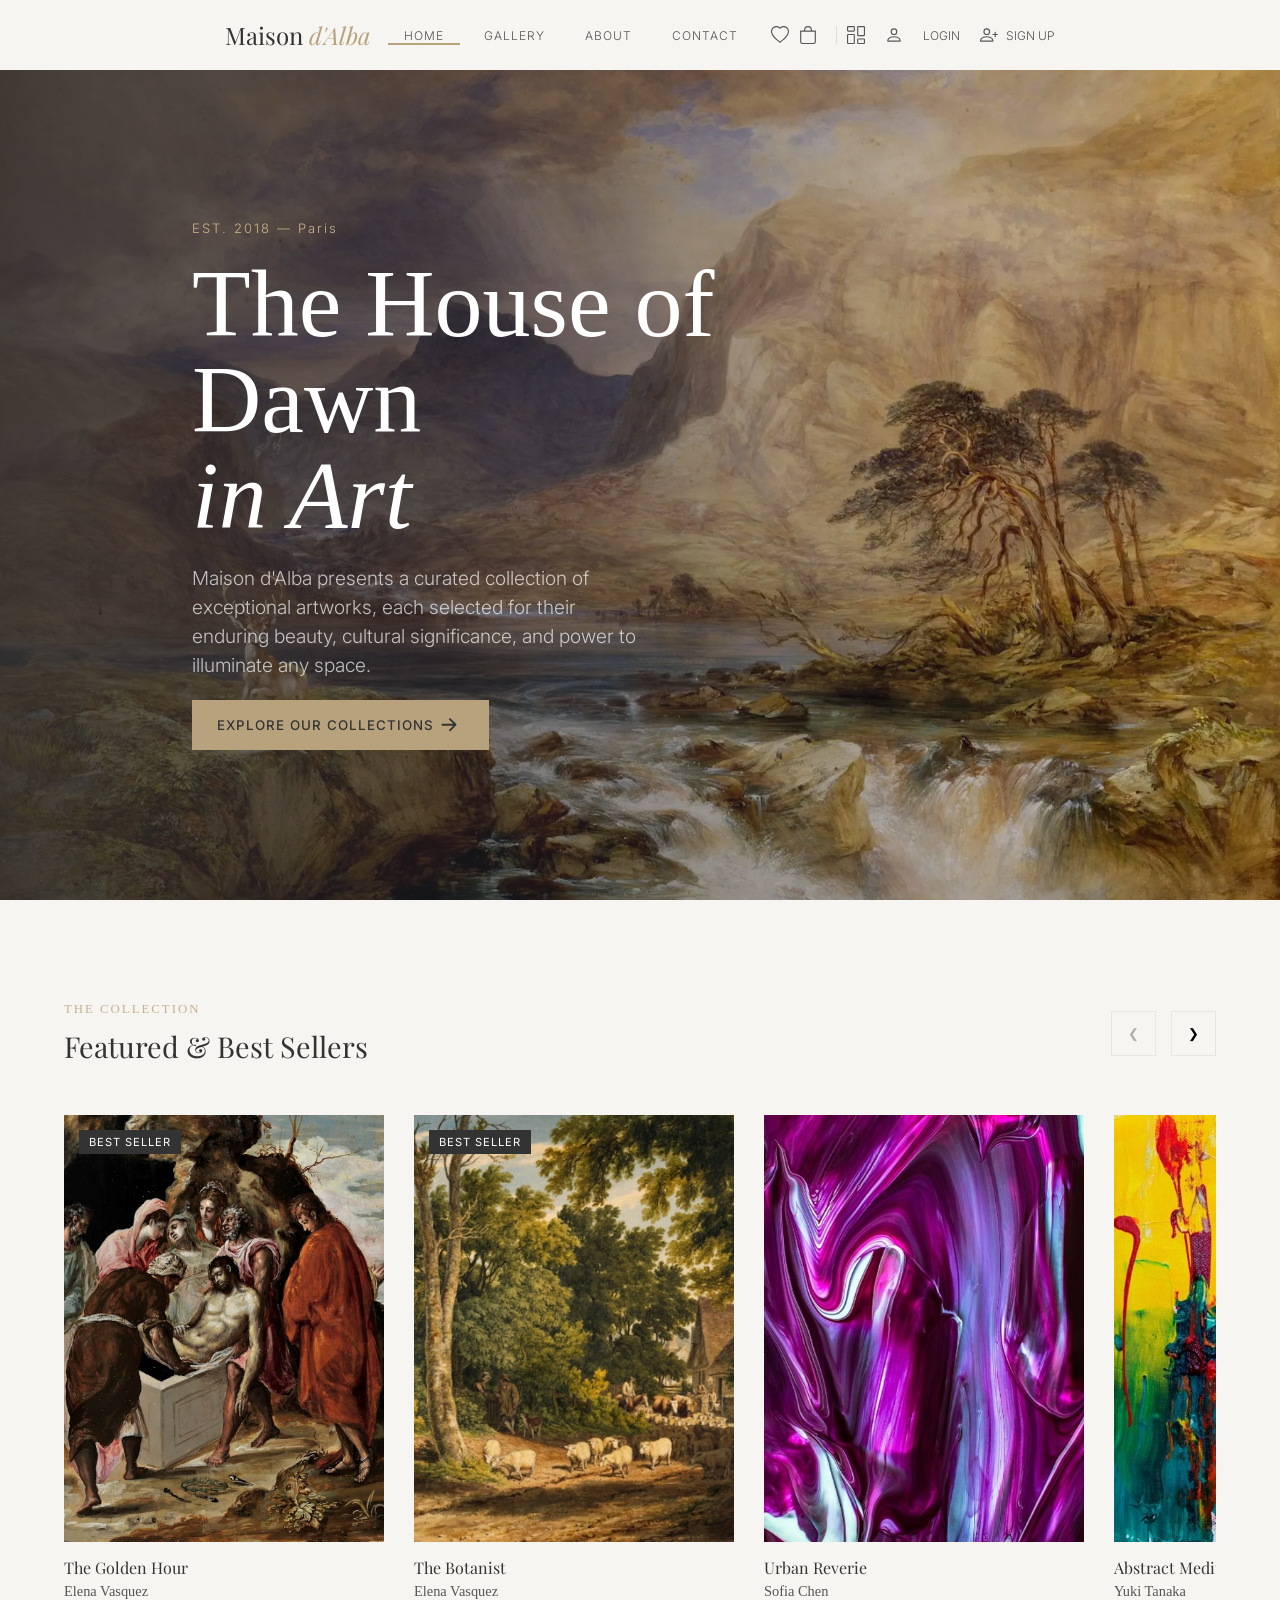
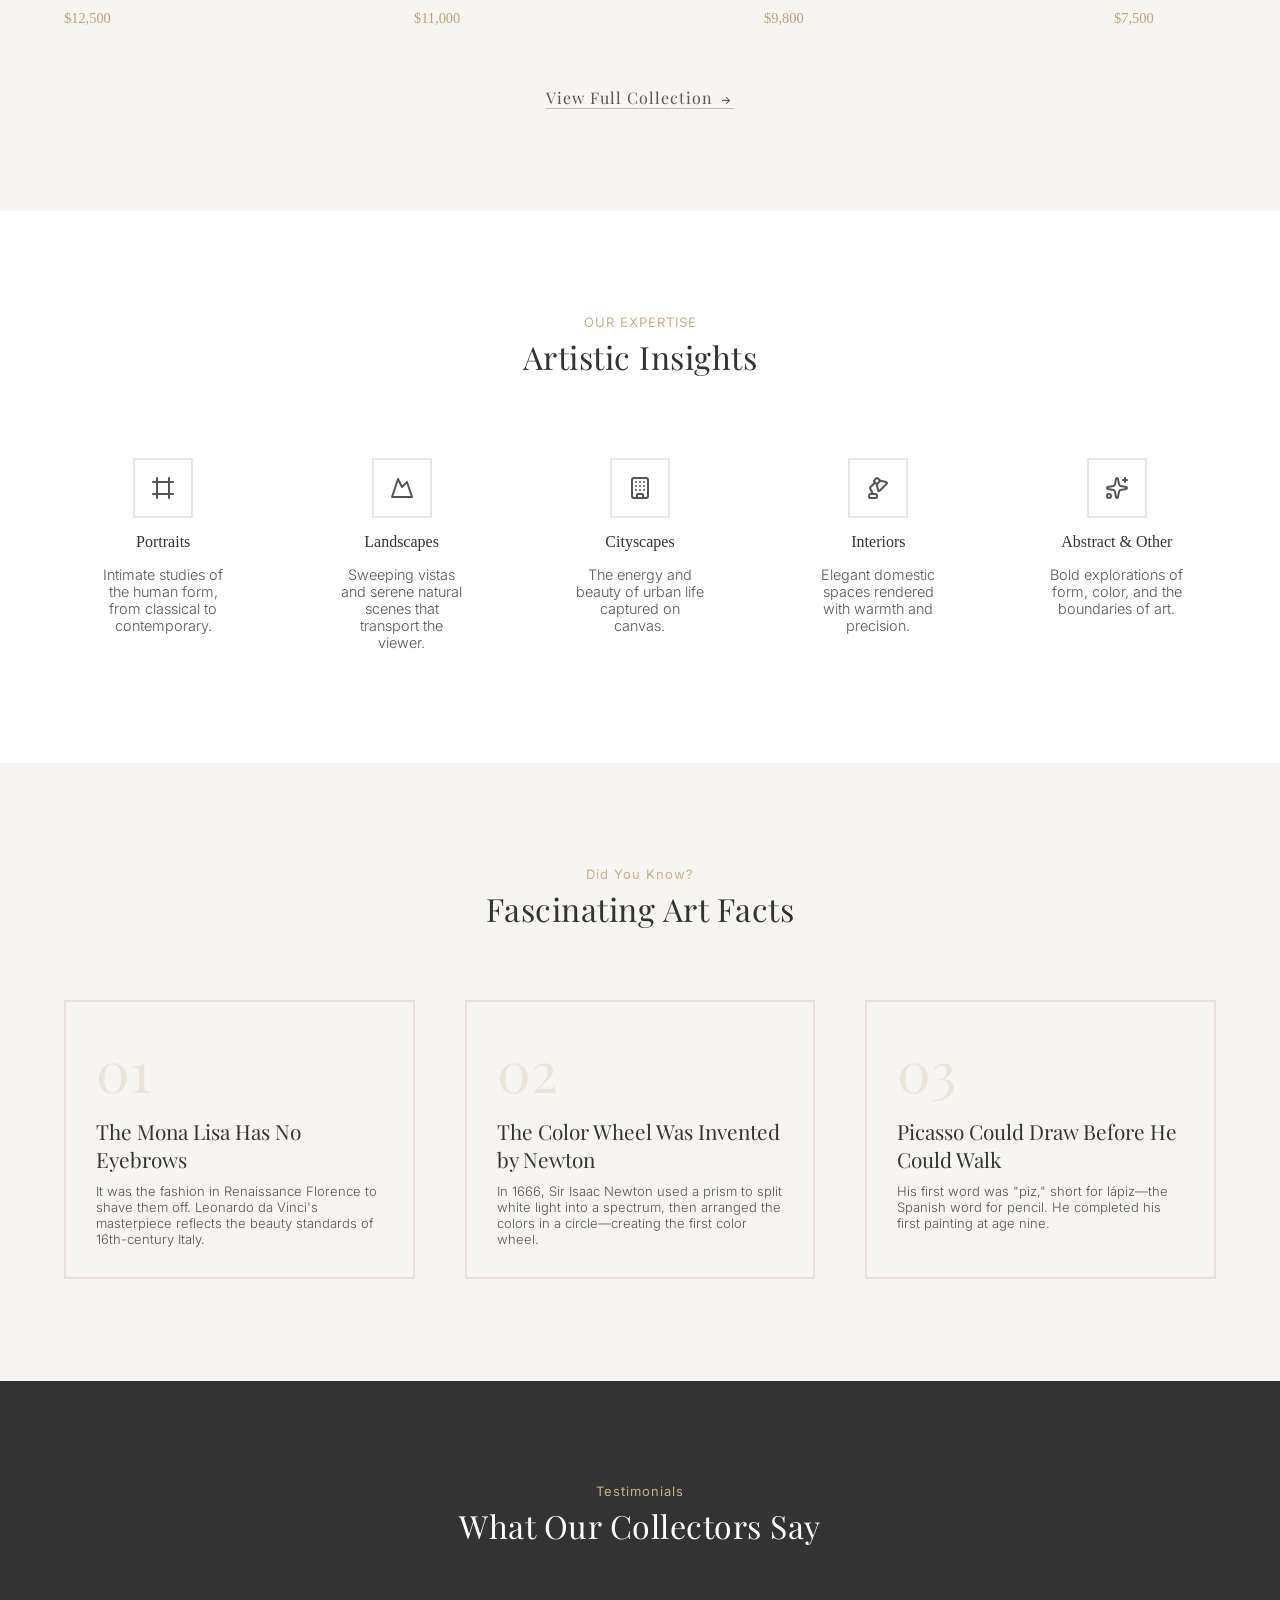
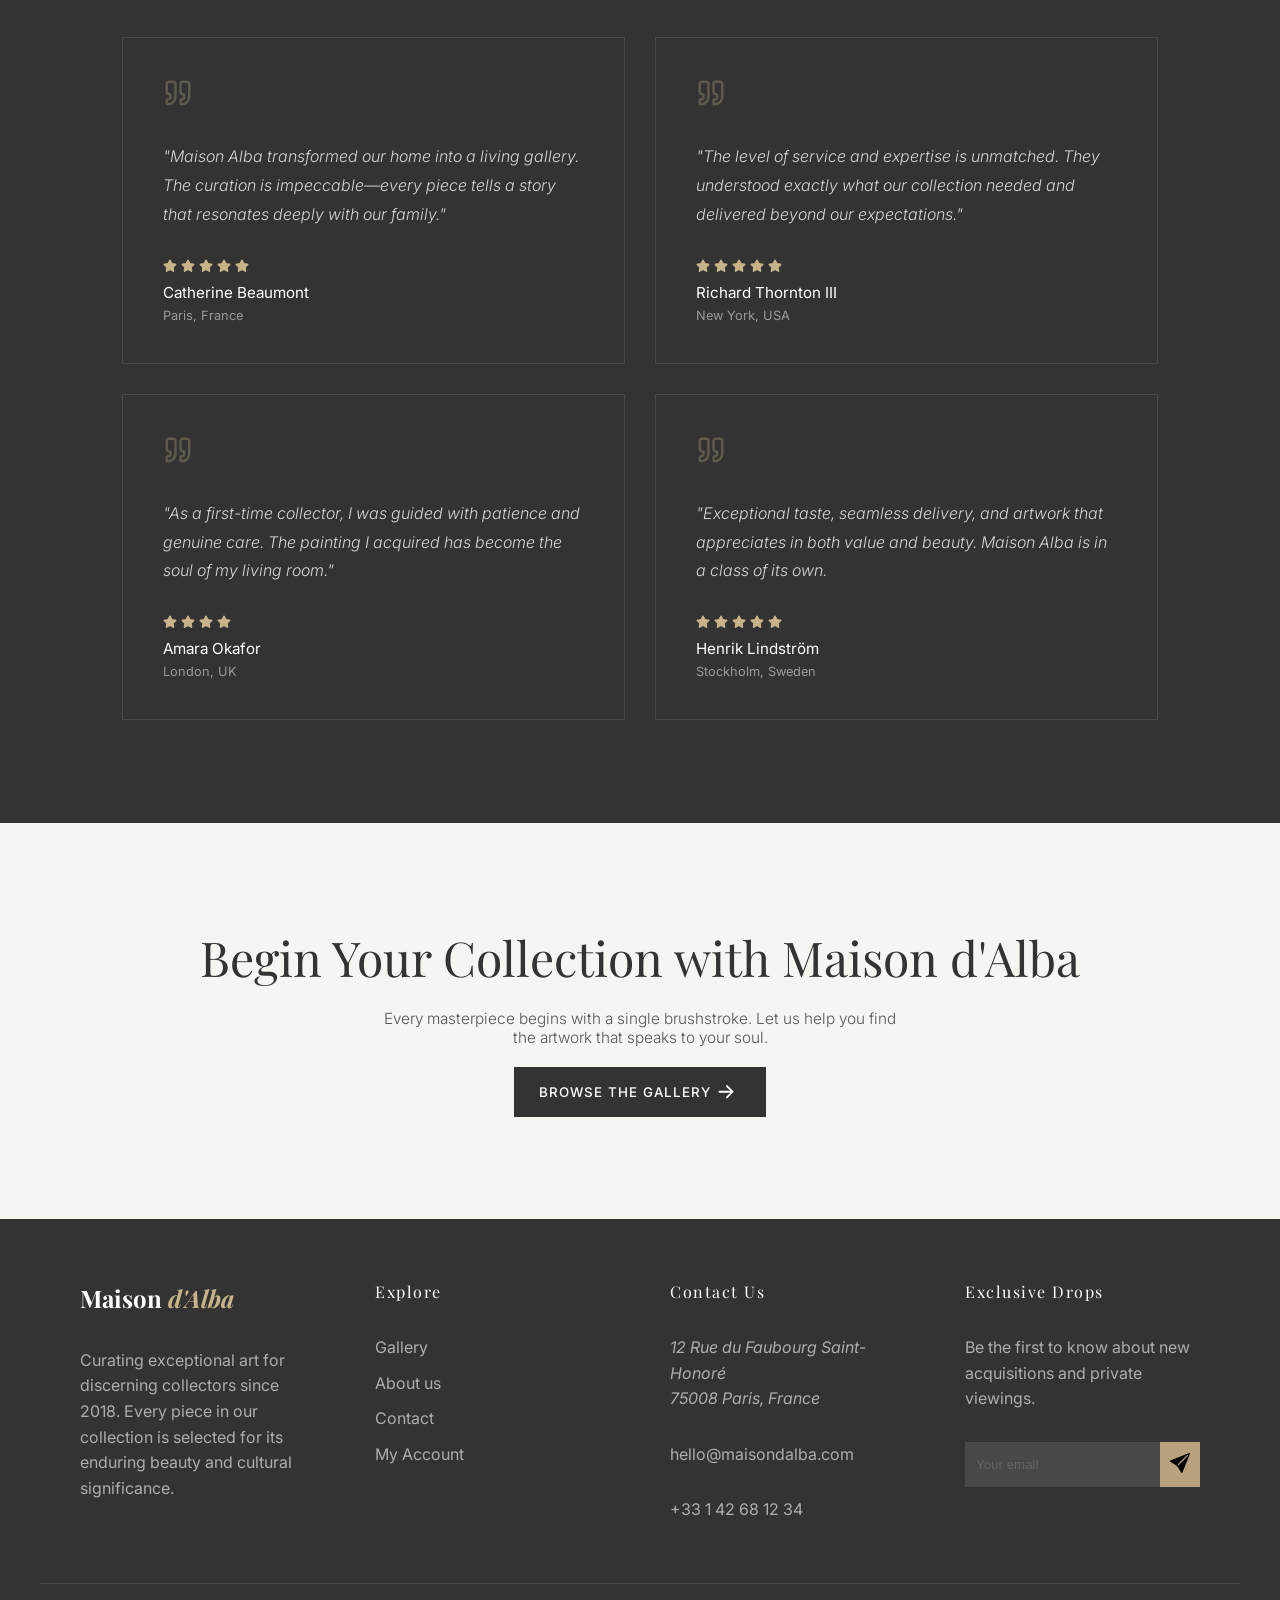
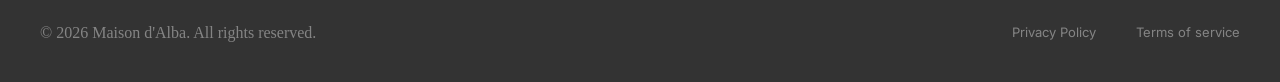
==== commit c3d5b48d: "fix images paths" ====
--- a/main.html
+++ b/main.html
@@ -158,7 +158,7 @@
     
           <div class="card">
             <div class="card-img">
-              <img src="../maison d'alba/assets/images/portraits/img1.jpeg" alt="The Golden Hour">
+              <img src="assets/images/portraits/img1.jpeg" alt="The Golden Hour">
               <span class="badge">BEST SELLER</span>
             </div>
             <div class="card-info">
@@ -170,7 +170,7 @@
     
         <div class="card">
             <div class="card-img">
-              <img src="../maison d'alba/assets/images/portraits/img2.jpeg" alt="The Botanist">
+              <img src="assets/images/portraits/img2.jpeg" alt="The Botanist">
               <span class="badge">BEST SELLER</span>
             </div>
             <div class="card-info">
@@ -182,7 +182,7 @@
     
           <div class="card">
             <div class="card-img">
-              <img src="../maison d'alba/assets/images/portraits/img6.jpg" alt="Urban Reverie">
+              <img src="assets/images/portraits/img6.jpg" alt="Urban Reverie">
             </div>
             <div class="card-info">
               <p class="art-title">Urban Reverie</p>
@@ -193,7 +193,7 @@
     
           <div class="card">
             <div class="card-img">
-              <img src="../maison d'alba/assets/images/portraits/img7.jpg" alt="Abstract Meditation">
+              <img src="assets/images/portraits/img7.jpg" alt="Abstract Meditation">
             </div>
             <div class="card-info">
               <p class="art-title">Abstract Meditation</p>
@@ -205,7 +205,7 @@
          
           <div class="card">
             <div class="card-img">
-              <img src="../maison d'alba/assets/images/portraits/img3.jpeg" alt="Solitary Figure">
+              <img src="assets/images/portraits/img3.jpeg" alt="Solitary Figure">
             </div>
             <div class="card-info">
               <p class="art-title">Solitary Figure</p>
@@ -216,7 +216,7 @@
 
           <div class="card">
             <div class="card-img">
-              <img src="../maison d'alba/assets/images/portraits/img4.png" alt="Reading Room">
+              <img src="assets/images/portraits/img4.png" alt="Reading Room">
               <span class="badge">BEST SELLER</span>
             </div>
             <div class="card-info">
@@ -228,7 +228,7 @@
 
           <div class="card">
             <div class="card-img">
-              <img src="../maison d'alba/assets/images/portraits/img8.png" alt="Venetian Morning">
+              <img src="assets/images/portraits/img8.png" alt="Venetian Morning">
               <span class="badge">BEST SELLER</span>
             </div>
             <div class="card-info">
@@ -240,7 +240,7 @@
 
           <div class="card">
             <div class="card-img">
-              <img src="../maison d'alba/assets/images/signUp.jpg" alt="Provencal Fields">
+              <img src="assets/images/signUp.jpg" alt="Provencal Fields">
               <span class="badge">BEST SELLER</span>
             </div>
             <div class="card-info">
